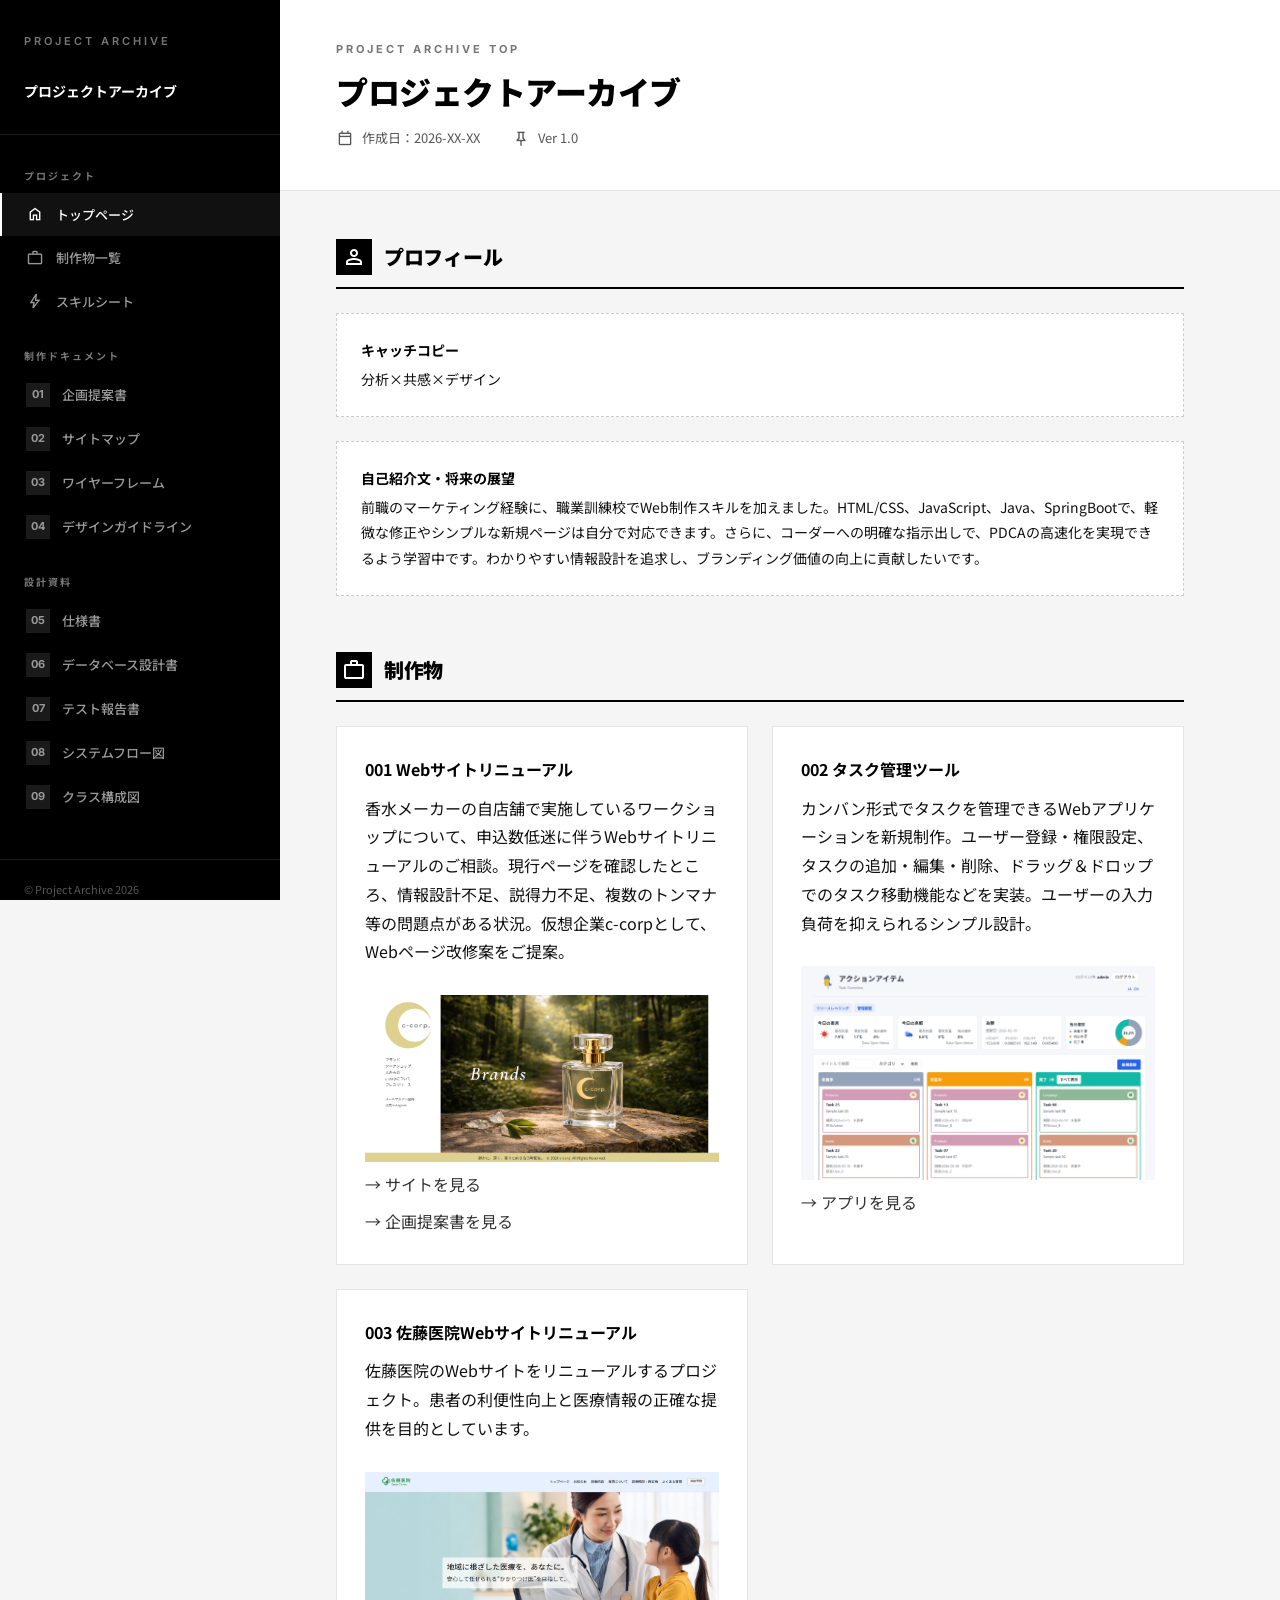
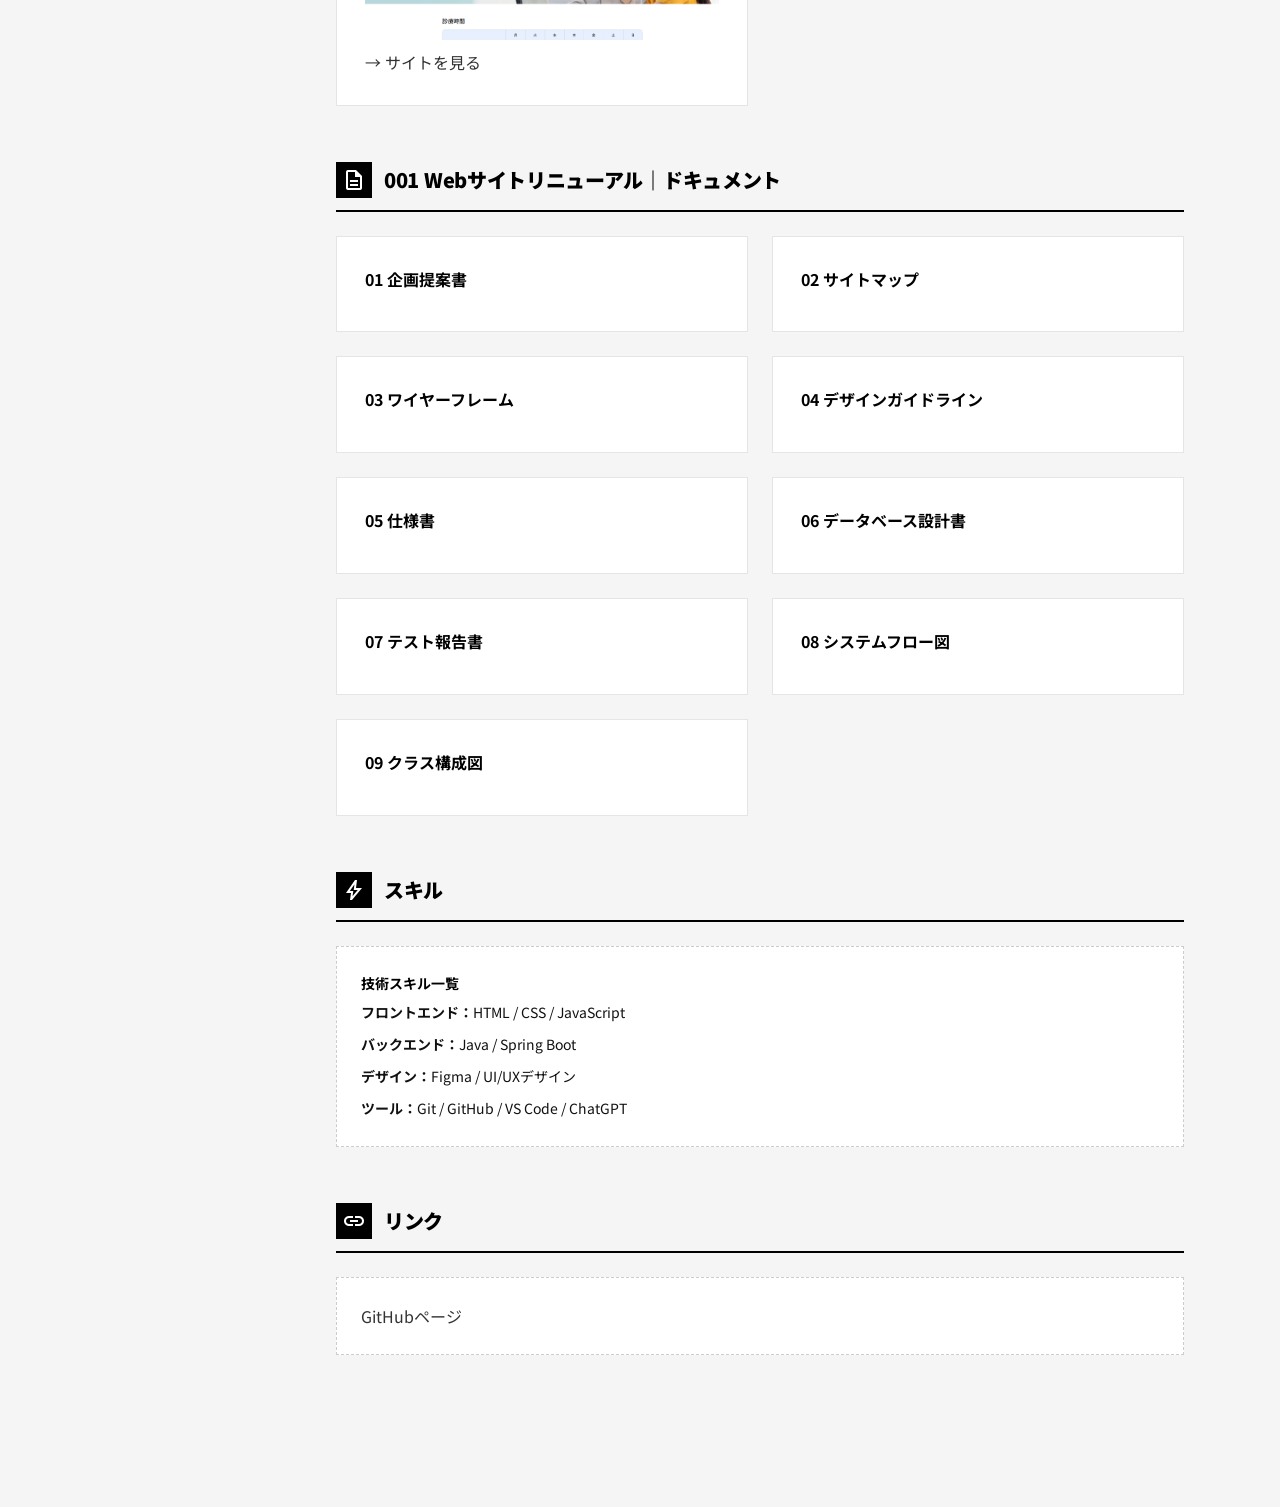
==== index.html @ 32f1a119 "佐藤医院要素追加" ====
<!DOCTYPE html>
<html lang="ja">

<head>
  <meta charset="UTF-8">
  <meta name="viewport" content="width=device-width, initial-scale=1.0">
  <title>プロジェクトアーカイブ - プロジェクトアーカイブ</title>
  <link rel="stylesheet"
    href="https://fonts.googleapis.com/css2?family=Material+Symbols+Outlined:opsz,wght,FILL,GRAD@20..48,100..700,0..1,-50..200">
  <link rel="stylesheet" href="css/style.css">
</head>

<body>
  <button class="hamburger" aria-label="メニュー">
    <span></span><span></span><span></span>
  </button>

  <div class="page-wrapper">
    <aside class="sidebar" data-nav-level="root"></aside>

    <main class="main-content">
      <header class="doc-header">
        <div class="doc-category">PROJECT ARCHIVE TOP</div>
        <h1 class="doc-title">プロジェクトアーカイブ</h1>
        <div class="doc-meta">
          <span><span class="material-symbols-outlined icon-sm">calendar_today</span> 作成日：2026-XX-XX</span>
          <span><span class="material-symbols-outlined icon-sm">push_pin</span> Ver 1.0</span>
        </div>
      </header>

      <div class="doc-body">

        <section class="section">
          <h2 class="section-title"><span class="section-icon"><span
                class="material-symbols-outlined">person</span></span> プロフィール</h2>

          <div class="fill-block">
            <div class="fill-label">キャッチコピー</div>
            <p>分析×共感×デザイン</p>
          </div>

          <div class="fill-block">
            <div class="fill-label">自己紹介文・将来の展望</div>
            <p>
              前職のマーケティング経験に、職業訓練校でWeb制作スキルを加えました。HTML/CSS、JavaScript、Java、SpringBootで、軽微な修正やシンプルな新規ページは自分で対応できます。さらに、コーダーへの明確な指示出しで、PDCAの高速化を実現できるよう学習中です。わかりやすい情報設計を追求し、ブランディング価値の向上に貢献したいです。
            </p>
          </div>
        </section>

        <section class="section">
          <h2 class="section-title"><span class="section-icon"><span
                class="material-symbols-outlined">work</span></span> 制作物</h2>

          <div class="card-grid">
            <div class="card">
              <div class="card-title">001 Webサイトリニューアル</div>
              香水メーカーの自店舗で実施しているワークショップについて、申込数低迷に伴うWebサイトリニューアルのご相談。現行ページを確認したところ、情報設計不足、説得力不足、複数のトンマナ等の問題点がある状況。仮想企業c-corpとして、Webページ改修案をご提案。
              </p>
              <br><img src="image/SS_ccorp.png" alt="Webサイトイメージ">
              <p><a href="https://202510-aw-noguchi.github.io/perfume_202603/index.html">→ サイトを見る</a></p>
              <p><a href="./docs/01-proposal.html">→ 企画提案書を見る</a></p>
            </div>
            <div class="card">
              <div class="card-title">002 タスク管理ツール</div>
              カンバン形式でタスクを管理できるWebアプリケーションを新規制作。ユーザー登録・権限設定、タスクの追加・編集・削除、ドラッグ＆ドロップでのタスク移動機能などを実装。ユーザーの入力負荷を抑えられるシンプル設計。
              </p>
              <br><img src="image/SS_pocketboard.png" alt="Webアプリイメージ">
              <p><a href="https://github.com/202510-aw-noguchi/Task-List">→ アプリを見る</a></p>
            </div>
            <div class="card">
              <div class="card-title">003 佐藤医院Webサイトリニューアル</div>
              佐藤医院のWebサイトをリニューアルするプロジェクト。患者の利便性向上と医療情報の正確な提供を目的としています。
              </p>
              <br><img src="image/SS_satoclinic.png" alt="Webサイトイメージ">
              <p><a href="https://202510-aw-noguchi.github.io/satoclinic_202603/">→ サイトを見る</a></p>
            </div>
          </div>
        </section>

        <section class="section">
          <h2 class="section-title"><span class="section-icon"><span
                class="material-symbols-outlined">description</span></span> 001 Webサイトリニューアル｜ドキュメント</h2>
          <div class="card-grid">
            <div class="card"><a href="./docs/01-proposal.html">
                <div class="card-title">01 企画提案書</div>
              </a></div>
            <div class="card"><a href="./docs/02-sitemap.html">
                <div class="card-title">02 サイトマップ</div>
              </a></div>
            <div class="card"><a href="./docs/03-wireframe.html">
                <div class="card-title">03 ワイヤーフレーム</div>
              </a></div>
            <div class="card"><a href="./docs/04-design-guide.html">
                <div class="card-title">04 デザインガイドライン</div>
              </a></div>
            <div class="card"><a href="./docs/05-specification.html">
                <div class="card-title">05 仕様書</div>
              </a></div>
            <div class="card"><a href="./docs/06-db-design.html">
                <div class="card-title">06 データベース設計書</div>
              </a></div>
            <div class="card"><a href="./docs/07-test-report.html">
                <div class="card-title">07 テスト報告書</div>
              </a></div>
            <div class="card"><a href="./docs/08-system-flow.html">
                <div class="card-title">08 システムフロー図</div>
              </a></div>
            <div class="card"><a href="./docs/09-class-diagram.html">
                <div class="card-title">09 クラス構成図</div>
              </a></div>
          </div>
        </section>

        <section class="section">
          <h2 class="section-title"><span class="section-icon"><span
                class="material-symbols-outlined">bolt</span></span> スキル</h2>
          <div class="fill-block">
            <div class="fill-label">技術スキル一覧</div>
            <p><strong>フロントエンド：</strong>HTML / CSS / JavaScript</p>
            <p><strong>バックエンド：</strong>Java / Spring Boot</p>
            <p><strong>デザイン：</strong>Figma / UI/UXデザイン</p>
            <p><strong>ツール：</strong>Git / GitHub / VS Code / ChatGPT</p>
          </div>
        </section>

        <section class="section">
          <h2 class="section-title"><span class="section-icon"><span
                class="material-symbols-outlined">link</span></span> リンク</h2>
          <div class="fill-block">
            <a href="https://github.com/202510-aw-noguchi">GitHubページ</p>
          </div>
        </section>

      </div>
    </main>
  </div>

  <script src="js/main.js"></script>
</body>

</html>
---- css/style.css ----
/* ============================================================
    プロジェクトアーカイブテンプレート 共通CSS
    Modern Simple Design - Black, White, Gray
   ============================================================ */

@import url('https://fonts.googleapis.com/css2?family=Noto+Sans+JP:wght@300;400;500;700;900&family=Inter:wght@400;500;600;700;800&display=swap');

/* --- CSS Variables --- */
:root {
  --black: #000000;
  --gray-900: #111111;
  --gray-800: #1a1a1a;
  --gray-700: #333333;
  --gray-600: #555555;
  --gray-500: #777777;
  --gray-400: #999999;
  --gray-300: #cccccc;
  --gray-200: #e5e5e5;
  --gray-100: #f5f5f5;
  --white: #ffffff;
  --text: var(--gray-900);
  --text-light: var(--gray-600);
  --text-muted: var(--gray-400);
  --bg: var(--white);
  --bg-gray: var(--gray-100);
  --border: var(--gray-200);
  --border-dark: var(--gray-300);
  --font-ja: 'Noto Sans JP', sans-serif;
  --font-en: 'Inter', sans-serif;
  --sidebar-width: 280px;
}

/* --- Reset & Base --- */
*, *::before, *::after { box-sizing: border-box; margin: 0; padding: 0; }

html { font-size: 16px; scroll-behavior: smooth; }

body {
  font-family: var(--font-ja);
  color: var(--text);
  background: var(--bg-gray);
  line-height: 1.8;
  -webkit-font-smoothing: antialiased;
}

img { max-width: 100%; height: auto; }
a { color: var(--gray-700); text-decoration: none; transition: color 0.2s; }
a:hover { color: var(--black); }
p + p { margin-top: 0.5em; }

/* --- Layout --- */
.page-wrapper {
  display: flex;
  min-height: 100vh;
}

/* --- Sidebar --- */
.sidebar {
  position: fixed;
  top: 0;
  left: 0;
  width: var(--sidebar-width);
  height: 100vh;
  background: var(--black);
  color: var(--white);
  overflow-y: auto;
  z-index: 100;
  display: flex;
  flex-direction: column;
}

.sidebar-header {
  padding: 32px 24px;
  border-bottom: 1px solid var(--gray-800);
}

.sidebar-header .logo {
  font-family: var(--font-en);
  font-size: 11px;
  font-weight: 600;
  letter-spacing: 3px;
  text-transform: uppercase;
  color: var(--gray-500);
  margin-bottom: 8px;
}

.sidebar-header .project-name {
  font-size: 14px;
  font-weight: 700;
  line-height: 1.5;
  color: var(--white);
}

.sidebar-nav {
  flex: 1;
  padding: 24px 0;
}

.sidebar-nav .nav-group {
  margin-bottom: 16px;
}

.sidebar-nav .nav-group-title {
  font-size: 10px;
  font-weight: 700;
  letter-spacing: 2px;
  text-transform: uppercase;
  color: var(--gray-500);
  padding: 8px 24px 8px;
}

.sidebar-nav a {
  display: flex;
  align-items: center;
  gap: 12px;
  padding: 10px 24px;
  color: var(--gray-400);
  font-size: 13px;
  font-weight: 500;
  transition: all 0.15s;
  border-left: 2px solid transparent;
}

.sidebar-nav a:hover {
  color: var(--white);
  background: var(--gray-900);
}

.sidebar-nav a.active {
  color: var(--white);
  background: var(--gray-900);
  border-left-color: var(--white);
}

.sidebar-nav .nav-number {
  display: inline-flex;
  align-items: center;
  justify-content: center;
  width: 24px;
  height: 24px;
  background: var(--gray-800);
  font-family: var(--font-en);
  font-size: 11px;
  font-weight: 700;
  flex-shrink: 0;
}

.sidebar-footer {
  padding: 20px 24px;
  border-top: 1px solid var(--gray-800);
  font-size: 11px;
  color: var(--gray-600);
}

/* --- Main Content --- */
.main-content {
  flex: 1;
  margin-left: var(--sidebar-width);
  min-width: 0;
}

/* --- Document Header --- */
.doc-header {
  background: var(--white);
  border-bottom: 1px solid var(--border);
  padding: 40px 56px;
}

.doc-header .doc-category {
  font-family: var(--font-en);
  font-size: 11px;
  font-weight: 700;
  letter-spacing: 3px;
  text-transform: uppercase;
  color: var(--gray-500);
  margin-bottom: 12px;
}

.doc-header .doc-title {
  font-size: 32px;
  font-weight: 900;
  line-height: 1.2;
  color: var(--black);
  margin-bottom: 16px;
  letter-spacing: -0.5px;
}

.doc-header .doc-meta {
  display: flex;
  gap: 32px;
  font-size: 13px;
  color: var(--text-light);
}

.doc-header .doc-meta span {
  display: flex;
  align-items: center;
  gap: 8px;
}

/* --- Document Body --- */
.doc-body {
  padding: 48px 56px 96px;
  max-width: 960px;
}

/* --- Section --- */
.section {
  margin-bottom: 56px;
}

.section-title {
  font-size: 20px;
  font-weight: 900;
  color: var(--black);
  margin-bottom: 24px;
  padding-bottom: 12px;
  border-bottom: 2px solid var(--black);
  display: flex;
  align-items: center;
  gap: 12px;
  letter-spacing: -0.3px;
}

.section-title .section-icon {
  display: inline-flex;
  align-items: center;
  justify-content: center;
  width: 36px;
  height: 36px;
  background: var(--black);
  color: var(--white);
  font-size: 16px;
  flex-shrink: 0;
}

.subsection {
  margin-bottom: 36px;
}

.subsection-title {
  font-size: 16px;
  font-weight: 700;
  color: var(--text);
  margin-bottom: 16px;
  padding-left: 16px;
  border-left: 3px solid var(--black);
}

/* --- Fill Block (Template Input Area) --- */
.fill-block {
  background: var(--white);
  border: 1px dashed var(--gray-300);
  padding: 24px;
  margin-bottom: 24px;
  transition: border-color 0.2s;
}

.fill-block:hover {
  border-color: var(--gray-500);
}

.fill-block.completed {
  border-style: solid;
  border-color: var(--gray-700);
  background: var(--gray-100);
}

.fill-label {
  font-size: 14px;
  font-weight: 700;
  color: var(--black);
  margin-bottom: 4px;
  display: flex;
  align-items: center;
  gap: 8px;
}

.fill-label .required {
  font-size: 10px;
  font-weight: 700;
  color: var(--white);
  background: var(--black);
  padding: 2px 8px;
}

.fill-label .optional {
  font-size: 10px;
  font-weight: 700;
  color: var(--white);
  background: var(--gray-500);
  padding: 2px 8px;
}

.fill-block p {
  font-size: 14px;
  font-weight: 400;
}

.fill-hint {
  font-size: 13px;
  color: var(--text-light);
  margin-bottom: 12px;
  line-height: 1.6;
}

.fill-content {
  background: var(--gray-100);
  border: 1px solid var(--border);
  padding: 16px 20px;
  min-height: 48px;
  font-size: 14px;
  line-height: 1.7;
  color: var(--text-muted);
}

.fill-content p {
  margin-bottom: 8px;
}

.fill-content p:last-child {
  margin-bottom: 0;
}

/* Align server-side scope list with paragraph left edge */
.app-scope-list {
  margin: 0;
  padding-left: 0;
  list-style-position: inside;
  font-size: 14px;
  font-weight: 400;
}

.app-scope-list > li {
  margin-bottom: 8px;
}

.app-scope-list > li > ul {
  margin: 4px 0 0;
  padding-left: 1.5em;
}

.ascii-diagram {
  overflow-x: auto;
}

.ascii-diagram pre {
  font-family: 'Courier New', Courier, monospace;
  white-space: pre;
  font-size: 13px;
  line-height: 1.4;
  margin: 0;
  overflow-x: auto;
}

.code-block {
  overflow-x: auto;
}

.code-block pre {
  font-family: 'Courier New', Courier, monospace;
  white-space: pre;
  font-size: 13px;
  line-height: 1.6;
  margin: 0;
  overflow-x: auto;
}

.code-block .comment {
  color: #6a9955;
}

.code-block .keyword {
  color: #569cd6;
  font-weight: bold;
}

/* --- Prompt Box (Gemini Style) --- */
.prompt-box {
  background: linear-gradient(135deg, #4285F4 0%, #9B72CB 50%, #D96570 100%);
  border: none;
  padding: 24px;
  margin-top: 16px;
  font-size: 13px;
  color: white;
}

.prompt-box .prompt-title {
  font-weight: 700;
  color: white;
  margin-bottom: 12px;
  display: flex;
  align-items: center;
  gap: 8px;
  font-size: 12px;
  letter-spacing: 1px;
  text-transform: uppercase;
}

.prompt-box .prompt-text {
  background: rgba(0, 0, 0, 0.35);
  border: none;
  padding: 18px 20px;
  font-size: 13px;
  color: white;
  line-height: 1.8;
  white-space: pre-wrap;
  margin-top: 8px;
  cursor: pointer;
  transition: background 0.2s;
}

.prompt-box .prompt-text:hover {
  background: rgba(0, 0, 0, 0.45);
}

.prompt-box .prompt-note {
  font-size: 12px;
  color: rgba(255, 255, 255, 0.8);
  margin-top: 12px;
}

/* --- Table --- */
.doc-table {
  width: 100%;
  border-collapse: collapse;
  font-size: 14px;
  margin-bottom: 24px;
  background: var(--white);
  border: 1px solid var(--border);
}

.doc-table thead th {
  background: var(--black);
  color: var(--white);
  font-weight: 700;
  padding: 14px 20px;
  text-align: left;
  font-size: 13px;
}

.doc-table tbody td {
  padding: 14px 20px;
  border-bottom: 1px solid var(--border);
  vertical-align: top;
}

.doc-table tbody tr:last-child td {
  border-bottom: none;
}

.doc-table tbody tr:hover {
  background: var(--gray-100);
}

/* template row */
.doc-table .template-row td {
  color: var(--text-muted);
  font-style: italic;
}

/* --- Status Badge --- */
.badge {
  display: inline-flex;
  align-items: center;
  padding: 4px 12px;
  font-size: 11px;
  font-weight: 700;
}

.badge-must { background: var(--black); color: var(--white); }
.badge-should { background: var(--gray-600); color: var(--white); }
.badge-could { background: var(--gray-300); color: var(--gray-700); }

/* --- Card Grid --- */
.card-grid {
  display: grid;
  grid-template-columns: repeat(auto-fill, minmax(280px, 1fr));
  gap: 24px;
  margin-bottom: 24px;
}

.card {
  background: var(--white);
  border: 1px solid var(--border);
  padding: 28px;
  transition: border-color 0.2s, transform 0.2s;
}

.card:hover {
  border-color: var(--gray-500);
  transform: translateY(-2px);
}

.card-title {
  font-size: 16px;
  font-weight: 700;
  color: var(--black);
  margin-bottom: 10px;
}

.card-text {
  font-size: 13px;
  color: var(--text-light);
  line-height: 1.7;
}

/* --- Info Box --- */
.info-box {
  padding: 20px 24px;
  margin-bottom: 24px;
  font-size: 14px;
  border-left: 3px solid var(--black);
  background: var(--gray-100);
}

.info-box.info { border-left-color: var(--gray-700); }
.info-box.success { border-left-color: var(--gray-500); background: var(--gray-100); }
.info-box.warning { border-left-color: var(--gray-400); background: var(--gray-100); }
.info-box.danger { border-left-color: var(--black); background: var(--gray-100); }

.info-box strong {
  display: block;
  margin-bottom: 6px;
}

/* --- External Link Box (fill-block style) --- */
.external-link-box {
  background: var(--white);
  border: 1px dashed var(--gray-300);
  padding: 24px;
  margin-bottom: 24px;
  transition: border-color 0.2s;
}

.external-link-box:hover {
  border-color: var(--gray-500);
}

.external-link-box .external-link-box-title {
  font-size: 14px;
  font-weight: 700;
  color: var(--black);
  margin-bottom: 4px;
  display: flex;
  align-items: center;
  gap: 8px;
}

.external-link-box .external-link-box-title .material-symbols-outlined {
  font-size: 18px;
  color: var(--gray-500);
}

.external-link-box .external-link-box-desc {
  font-size: 13px;
  color: var(--text-light);
  margin-bottom: 12px;
  line-height: 1.6;
}

.external-link-box .external-link-input {
  display: inline-flex;
  align-items: stretch;
}

.external-link-box .external-link-input input {
  font-size: 13px;
  color: var(--text-muted);
  font-family: var(--font-en);
  background: var(--gray-100);
  border: 1px solid var(--border);
  padding: 0 14px;
  height: 40px;
  min-width: 280px;
  outline: none;
}

.external-link-box .external-link-input input:focus {
  border-color: var(--gray-400);
}

.external-link-box .link-btn {
  display: inline-flex;
  align-items: center;
  gap: 6px;
  background: var(--black);
  color: var(--white);
  padding: 0 16px;
  height: 40px;
  font-size: 13px;
  font-weight: 600;
  text-decoration: none;
  transition: background 0.2s;
  white-space: nowrap;
  margin-left: -1px;
}

.external-link-box .link-btn:hover {
  background: var(--gray-700);
  color: var(--white);
}

.external-link-box .link-btn .material-symbols-outlined {
  font-size: 16px;
}

/* --- Flow Chart --- */
.flow-chart {
  display: flex;
  align-items: center;
  gap: 12px;
  flex-wrap: wrap;
  margin-bottom: 24px;
}

.flow-step {
  background: var(--black);
  color: var(--white);
  padding: 10px 24px;
  font-size: 13px;
  font-weight: 700;
  white-space: nowrap;
}

.flow-arrow {
  color: var(--gray-400);
  font-size: 18px;
}

/* --- Works Flow Links --- */
.flow-links {
  list-style: none;
  margin: 10px 0 0;
  padding: 0;
  display: grid;
  grid-template-columns: repeat(auto-fit, minmax(220px, 1fr));
  gap: 8px;
}

.flow-links li {
  margin: 0;
}

.flow-links a {
  display: flex;
  align-items: center;
  gap: 10px;
  padding: 9px 11px;
  border: 1px solid var(--gray-200);
  background: var(--white);
  color: var(--text);
  font-size: 13px;
  font-weight: 500;
  line-height: 1.4;
  transition: border-color 0.2s, color 0.2s;
}

.flow-links a:hover {
  border-color: var(--gray-500);
  color: var(--black);
}

.flow-links-num {
  display: inline-flex;
  align-items: center;
  justify-content: center;
  width: 26px;
  height: 26px;
  border: 1px solid var(--gray-300);
  background: transparent;
  color: var(--text-muted);
  font-family: var(--font-en);
  font-size: 11px;
  font-weight: 600;
  letter-spacing: 0.06em;
  flex-shrink: 0;
}

/* --- Progress --- */
.progress-bar {
  display: flex;
  gap: 4px;
  margin-bottom: 28px;
}

.progress-step {
  flex: 1;
  height: 4px;
  background: var(--gray-200);
}

.progress-step.done {
  background: var(--black);
}

.progress-step.current {
  background: var(--gray-500);
}

/* --- TOC (Table of Contents) --- */
.toc {
  background: var(--white);
  border: 1px solid var(--border);
  padding: 28px;
  margin-bottom: 36px;
}

.toc-title {
  font-size: 14px;
  font-weight: 700;
  color: var(--black);
  margin-bottom: 16px;
}

.toc-list {
  list-style: none;
  counter-reset: toc-counter;
}

.toc-list li {
  counter-increment: toc-counter;
}

.toc-list li a {
  display: flex;
  align-items: center;
  gap: 12px;
  padding: 8px 0;
  color: var(--text);
  font-size: 14px;
  border-bottom: 1px solid var(--gray-100);
  transition: color 0.2s;
}

.toc-list li a:hover {
  color: var(--black);
}

.toc-list li a::before {
  content: counter(toc-counter, decimal-leading-zero);
  font-family: var(--font-en);
  font-size: 12px;
  font-weight: 700;
  color: var(--gray-500);
  width: 28px;
  flex-shrink: 0;
}

/* --- Hamburger (mobile) --- */
.hamburger {
  display: none;
  position: fixed;
  top: 16px;
  left: 16px;
  z-index: 200;
  width: 48px;
  height: 48px;
  background: var(--black);
  border: none;
  cursor: pointer;
  flex-direction: column;
  align-items: center;
  justify-content: center;
  gap: 6px;
}

.hamburger span {
  display: block;
  width: 20px;
  height: 2px;
  background: var(--white);
  transition: all 0.3s;
}

/* --- Icon --- */
.icon-sm {
  font-size: 18px;
}

/* --- Responsive --- */
@media (max-width: 1024px) {
  :root {
    --sidebar-width: 260px;
  }
  .doc-header, .doc-body {
    padding-left: 36px;
    padding-right: 36px;
  }
}

@media (max-width: 768px) {
  .hamburger {
    display: flex;
  }

  .sidebar {
    transform: translateX(-100%);
    transition: transform 0.3s;
  }

  .sidebar.open {
    transform: translateX(0);
  }

  .main-content {
    margin-left: 0;
  }

  .doc-header {
    padding: 28px 24px;
    padding-top: 80px;
  }

  .doc-header .doc-title {
    font-size: 24px;
  }

  .doc-body {
    padding: 28px 24px 72px;
  }

  .doc-header .doc-meta {
    flex-direction: column;
    gap: 6px;
  }

  .card-grid {
    grid-template-columns: 1fr;
  }

  .flow-chart {
    flex-direction: column;
    align-items: flex-start;
  }

  .flow-arrow {
    transform: rotate(90deg);
  }
}

/* --- Print --- */
@media print {
  .sidebar, .hamburger { display: none !important; }
  .main-content { margin-left: 0 !important; }
  .prompt-box { break-inside: avoid; }
  .fill-block { break-inside: avoid; border-style: solid; }
  .doc-header { border-bottom: 2px solid #000; }
}
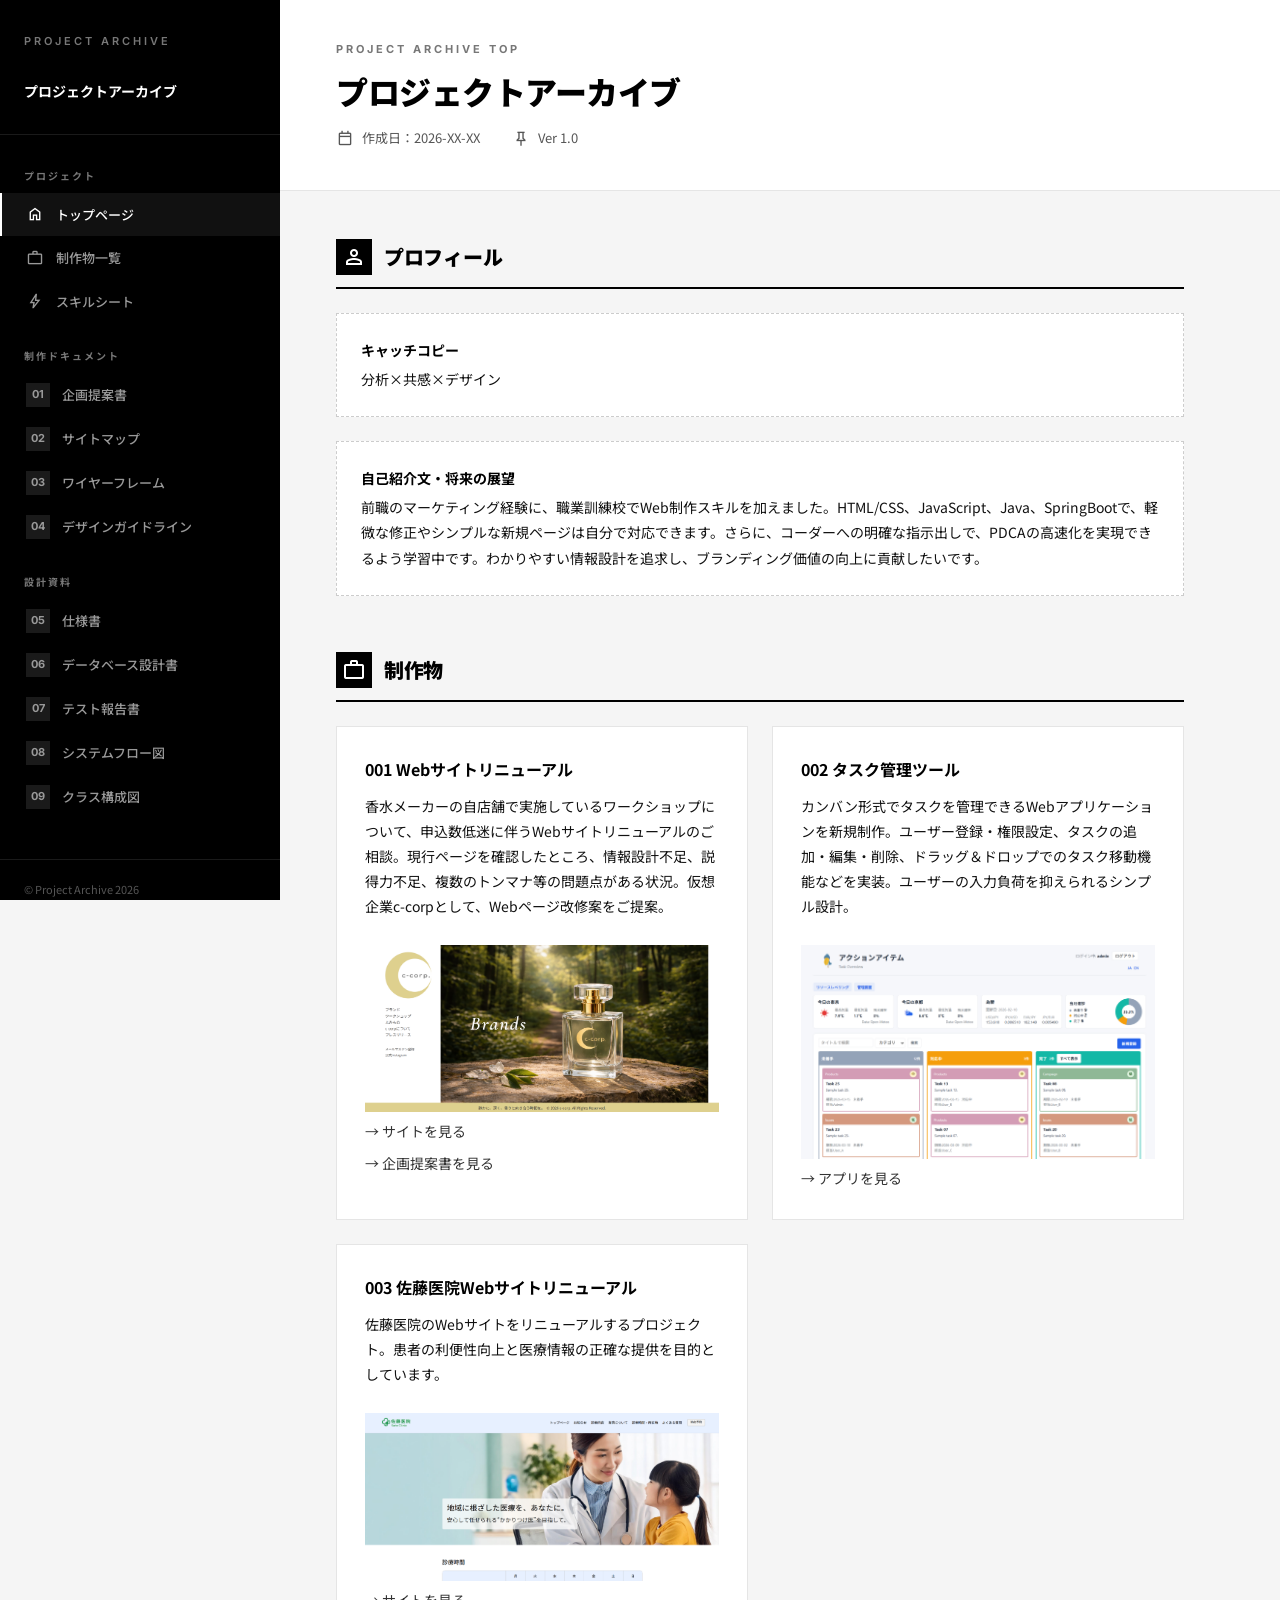
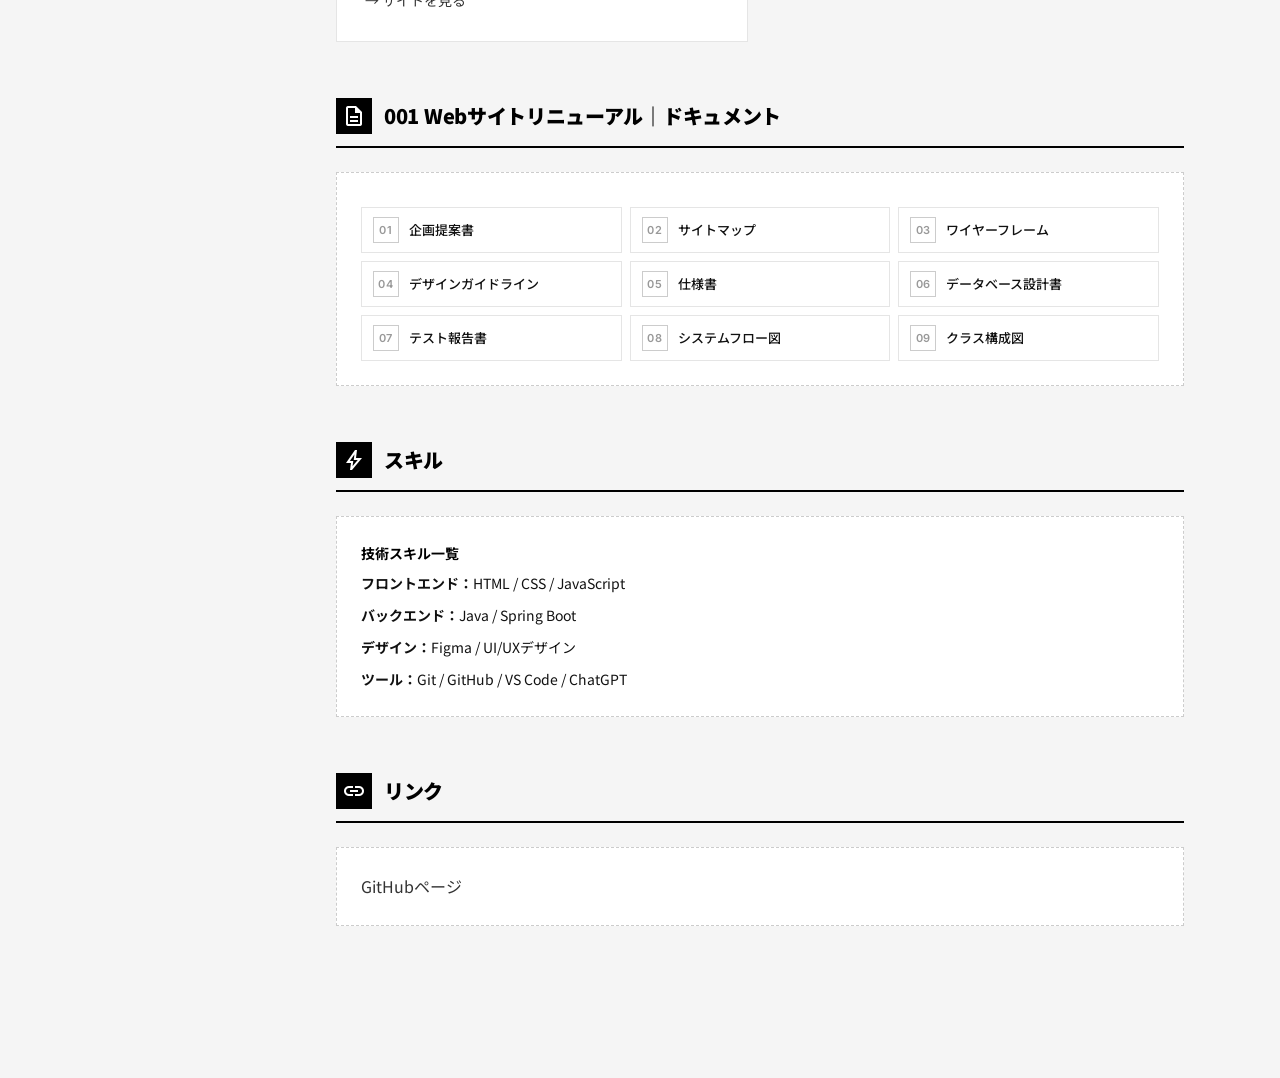
==== commit 23066266: "レイアウト調整" ====
--- a/index.html
+++ b/index.html
@@ -80,34 +80,18 @@
         <section class="section">
           <h2 class="section-title"><span class="section-icon"><span
                 class="material-symbols-outlined">description</span></span> 001 Webサイトリニューアル｜ドキュメント</h2>
-          <div class="card-grid">
-            <div class="card"><a href="./docs/01-proposal.html">
-                <div class="card-title">01 企画提案書</div>
-              </a></div>
-            <div class="card"><a href="./docs/02-sitemap.html">
-                <div class="card-title">02 サイトマップ</div>
-              </a></div>
-            <div class="card"><a href="./docs/03-wireframe.html">
-                <div class="card-title">03 ワイヤーフレーム</div>
-              </a></div>
-            <div class="card"><a href="./docs/04-design-guide.html">
-                <div class="card-title">04 デザインガイドライン</div>
-              </a></div>
-            <div class="card"><a href="./docs/05-specification.html">
-                <div class="card-title">05 仕様書</div>
-              </a></div>
-            <div class="card"><a href="./docs/06-db-design.html">
-                <div class="card-title">06 データベース設計書</div>
-              </a></div>
-            <div class="card"><a href="./docs/07-test-report.html">
-                <div class="card-title">07 テスト報告書</div>
-              </a></div>
-            <div class="card"><a href="./docs/08-system-flow.html">
-                <div class="card-title">08 システムフロー図</div>
-              </a></div>
-            <div class="card"><a href="./docs/09-class-diagram.html">
-                <div class="card-title">09 クラス構成図</div>
-              </a></div>
+          <div class="fill-block">
+            <ul class="flow-links">
+              <li><a href="./docs/01-proposal.html"><span class="flow-links-num">01</span><span>企画提案書</span></a></li>
+              <li><a href="./docs/02-sitemap.html"><span class="flow-links-num">02</span><span>サイトマップ</span></a></li>
+              <li><a href="./docs/03-wireframe.html"><span class="flow-links-num">03</span><span>ワイヤーフレーム</span></a></li>
+              <li><a href="./docs/04-design-guide.html"><span class="flow-links-num">04</span><span>デザインガイドライン</span></a></li>
+              <li><a href="./docs/05-specification.html"><span class="flow-links-num">05</span><span>仕様書</span></a></li>
+              <li><a href="./docs/06-db-design.html"><span class="flow-links-num">06</span><span>データベース設計書</span></a></li>
+              <li><a href="./docs/07-test-report.html"><span class="flow-links-num">07</span><span>テスト報告書</span></a></li>
+              <li><a href="./docs/08-system-flow.html"><span class="flow-links-num">08</span><span>システムフロー図</span></a></li>
+              <li><a href="./docs/09-class-diagram.html"><span class="flow-links-num">09</span><span>クラス構成図</span></a></li>
+            </ul>
           </div>
         </section>
 
@@ -138,4 +122,4 @@
   <script src="js/main.js"></script>
 </body>
 
-</html>+</html>
--- a/css/style.css
+++ b/css/style.css
@@ -484,6 +484,7 @@
   background: var(--white);
   border: 1px solid var(--border);
   padding: 28px;
+  font-size: 14px;
   transition: border-color 0.2s, transform 0.2s;
 }
 
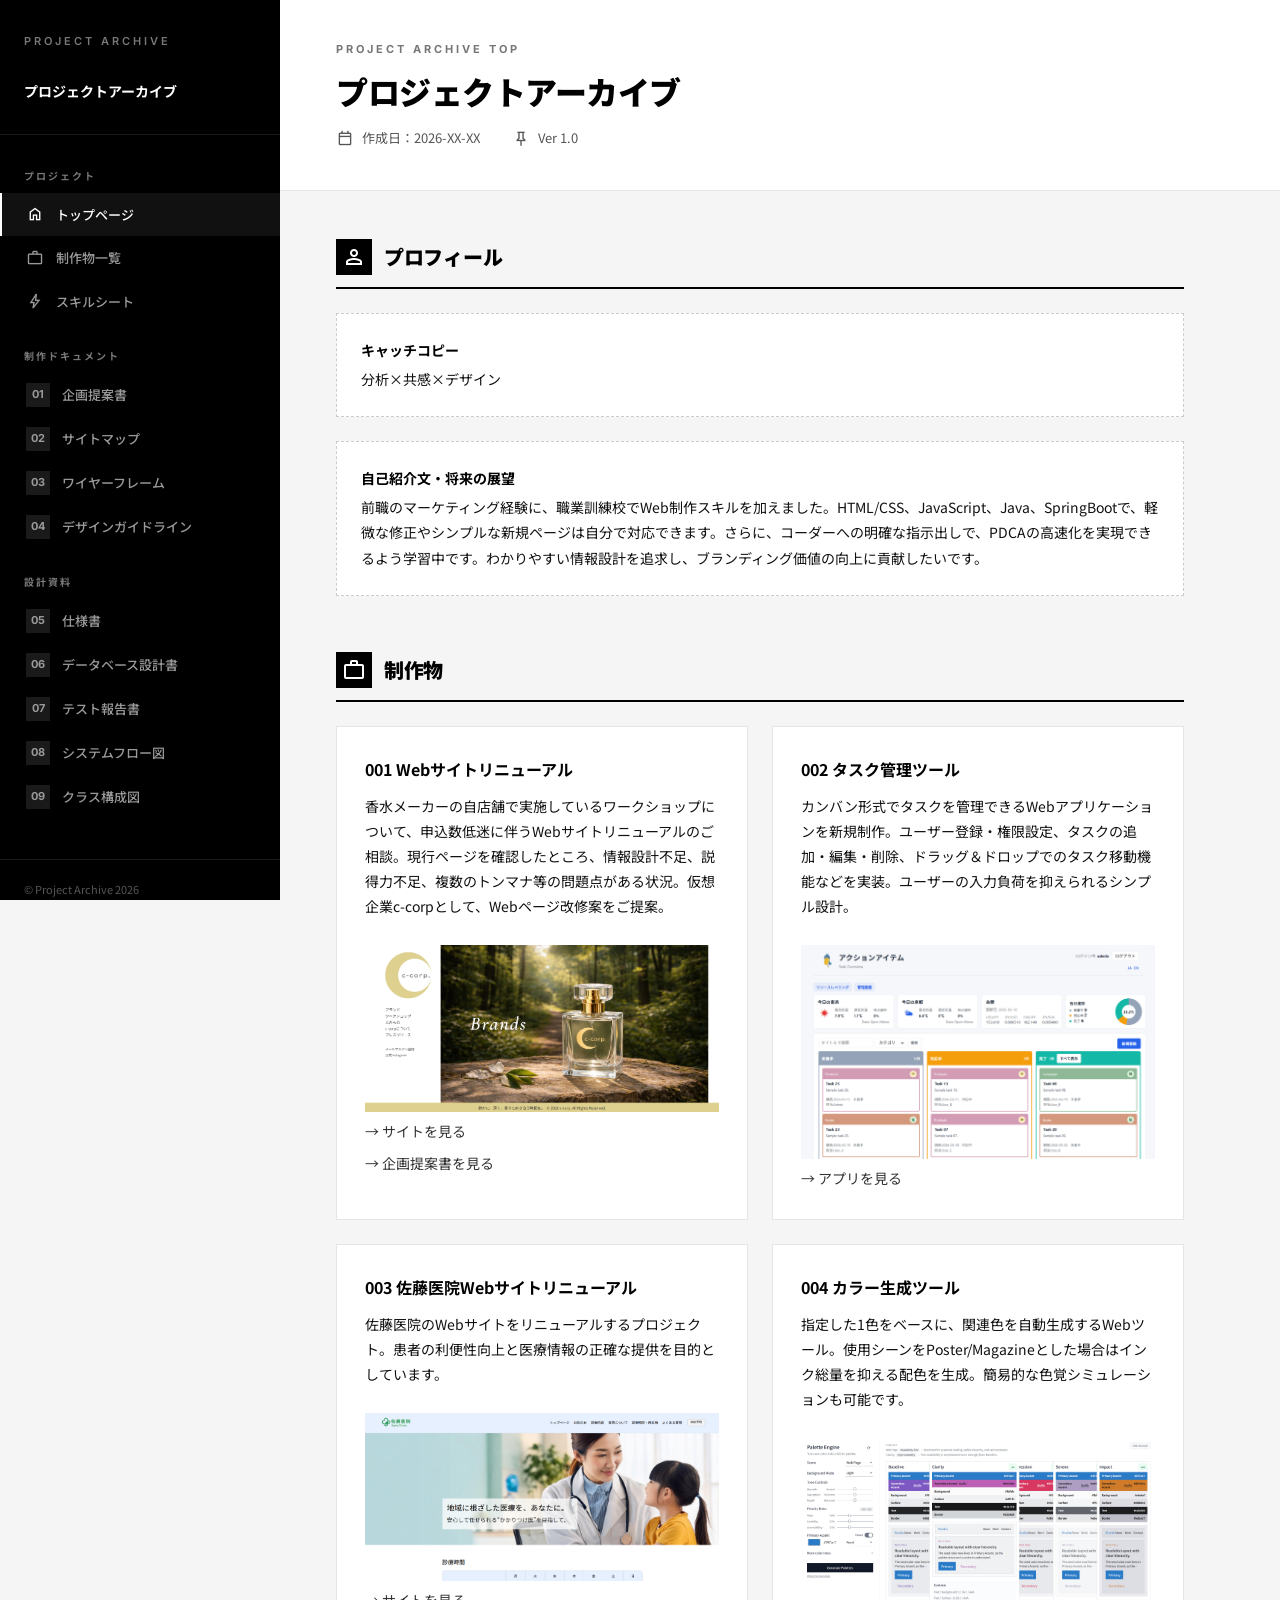
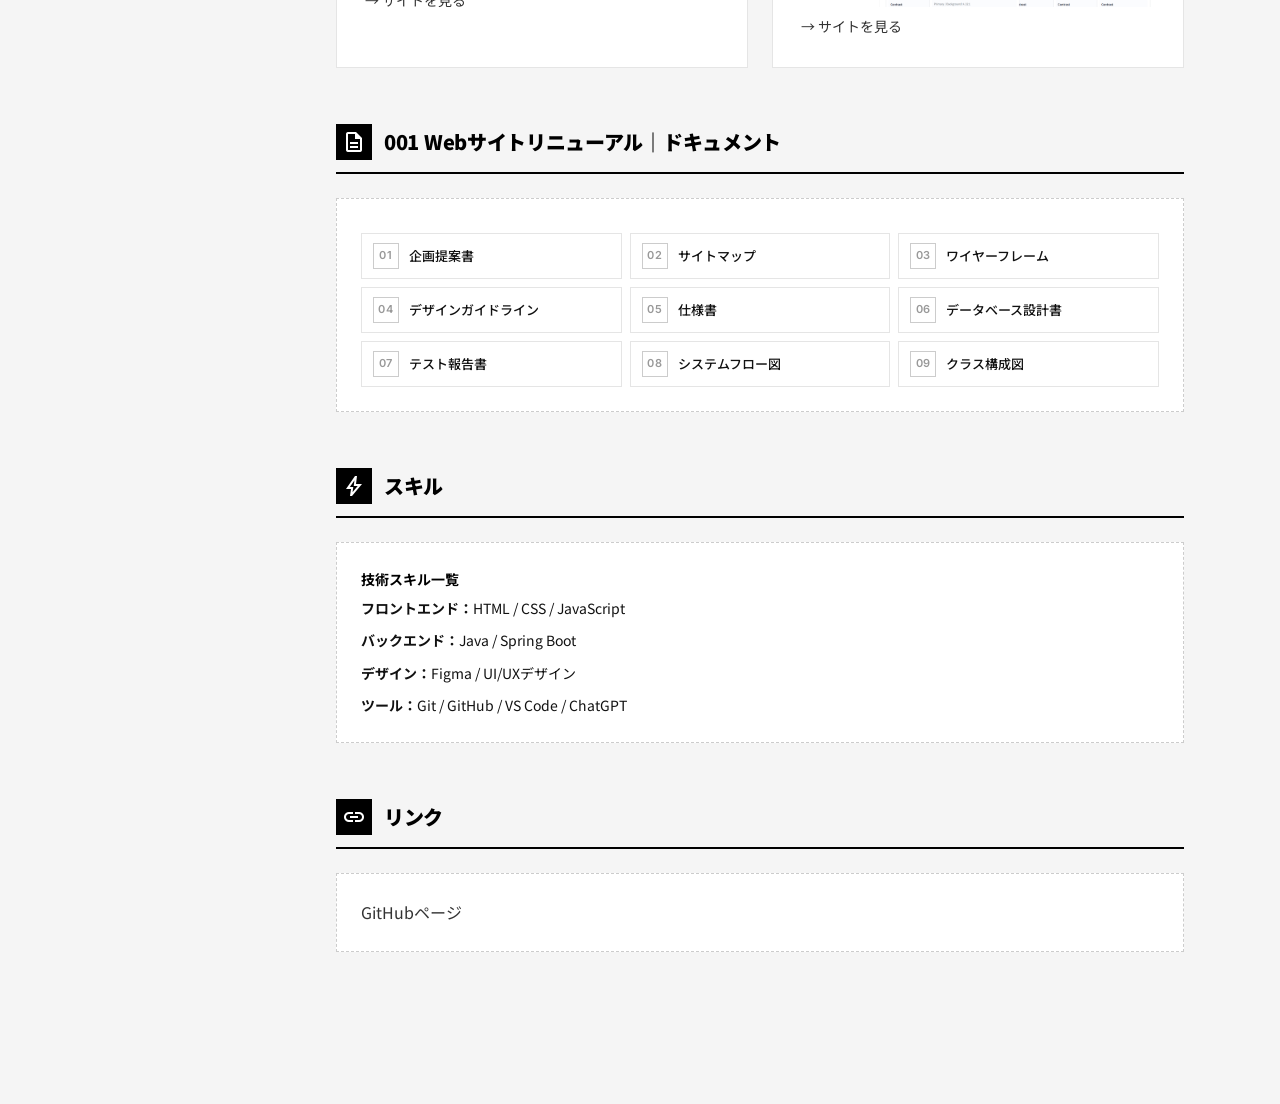
==== commit 5ae0fa0f: "color app追加" ====
--- a/index.html
+++ b/index.html
@@ -1,4 +1,4 @@
-<!DOCTYPE html>
+﻿<!DOCTYPE html>
 <html lang="ja">
 
 <head>
@@ -65,7 +65,7 @@
               カンバン形式でタスクを管理できるWebアプリケーションを新規制作。ユーザー登録・権限設定、タスクの追加・編集・削除、ドラッグ＆ドロップでのタスク移動機能などを実装。ユーザーの入力負荷を抑えられるシンプル設計。
               </p>
               <br><img src="image/SS_pocketboard.png" alt="Webアプリイメージ">
-              <p><a href="https://github.com/202510-aw-noguchi/Task-List">→ アプリを見る</a></p>
+              <p><a href="https://pocketboard-202603.onrender.com">→ アプリを見る</a></p>
             </div>
             <div class="card">
               <div class="card-title">003 佐藤医院Webサイトリニューアル</div>
@@ -73,6 +73,13 @@
               </p>
               <br><img src="image/SS_satoclinic.png" alt="Webサイトイメージ">
               <p><a href="https://202510-aw-noguchi.github.io/satoclinic_202603/">→ サイトを見る</a></p>
+            </div>
+            <div class="card">
+              <div class="card-title">004 カラー生成ツール</div>
+              指定した1色をベースに、関連色を自動生成するWebツール。使用シーンをPoster/Magazineとした場合はインク総量を抑える配色を生成。簡易的な色覚シミュレーションも可能です。
+              </p>
+              <br><img src="image/SS_color.png" alt="Webサイトイメージ">
+              <p><a href="https://color-202603.onrender.com/">→ サイトを見る</a></p>
             </div>
           </div>
         </section>
@@ -84,13 +91,19 @@
             <ul class="flow-links">
               <li><a href="./docs/01-proposal.html"><span class="flow-links-num">01</span><span>企画提案書</span></a></li>
               <li><a href="./docs/02-sitemap.html"><span class="flow-links-num">02</span><span>サイトマップ</span></a></li>
-              <li><a href="./docs/03-wireframe.html"><span class="flow-links-num">03</span><span>ワイヤーフレーム</span></a></li>
-              <li><a href="./docs/04-design-guide.html"><span class="flow-links-num">04</span><span>デザインガイドライン</span></a></li>
+              <li><a href="./docs/03-wireframe.html"><span class="flow-links-num">03</span><span>ワイヤーフレーム</span></a>
+              </li>
+              <li><a href="./docs/04-design-guide.html"><span
+                    class="flow-links-num">04</span><span>デザインガイドライン</span></a></li>
               <li><a href="./docs/05-specification.html"><span class="flow-links-num">05</span><span>仕様書</span></a></li>
-              <li><a href="./docs/06-db-design.html"><span class="flow-links-num">06</span><span>データベース設計書</span></a></li>
-              <li><a href="./docs/07-test-report.html"><span class="flow-links-num">07</span><span>テスト報告書</span></a></li>
-              <li><a href="./docs/08-system-flow.html"><span class="flow-links-num">08</span><span>システムフロー図</span></a></li>
-              <li><a href="./docs/09-class-diagram.html"><span class="flow-links-num">09</span><span>クラス構成図</span></a></li>
+              <li><a href="./docs/06-db-design.html"><span class="flow-links-num">06</span><span>データベース設計書</span></a>
+              </li>
+              <li><a href="./docs/07-test-report.html"><span class="flow-links-num">07</span><span>テスト報告書</span></a>
+              </li>
+              <li><a href="./docs/08-system-flow.html"><span class="flow-links-num">08</span><span>システムフロー図</span></a>
+              </li>
+              <li><a href="./docs/09-class-diagram.html"><span class="flow-links-num">09</span><span>クラス構成図</span></a>
+              </li>
             </ul>
           </div>
         </section>
@@ -122,4 +135,4 @@
   <script src="js/main.js"></script>
 </body>
 
-</html>
+</html>
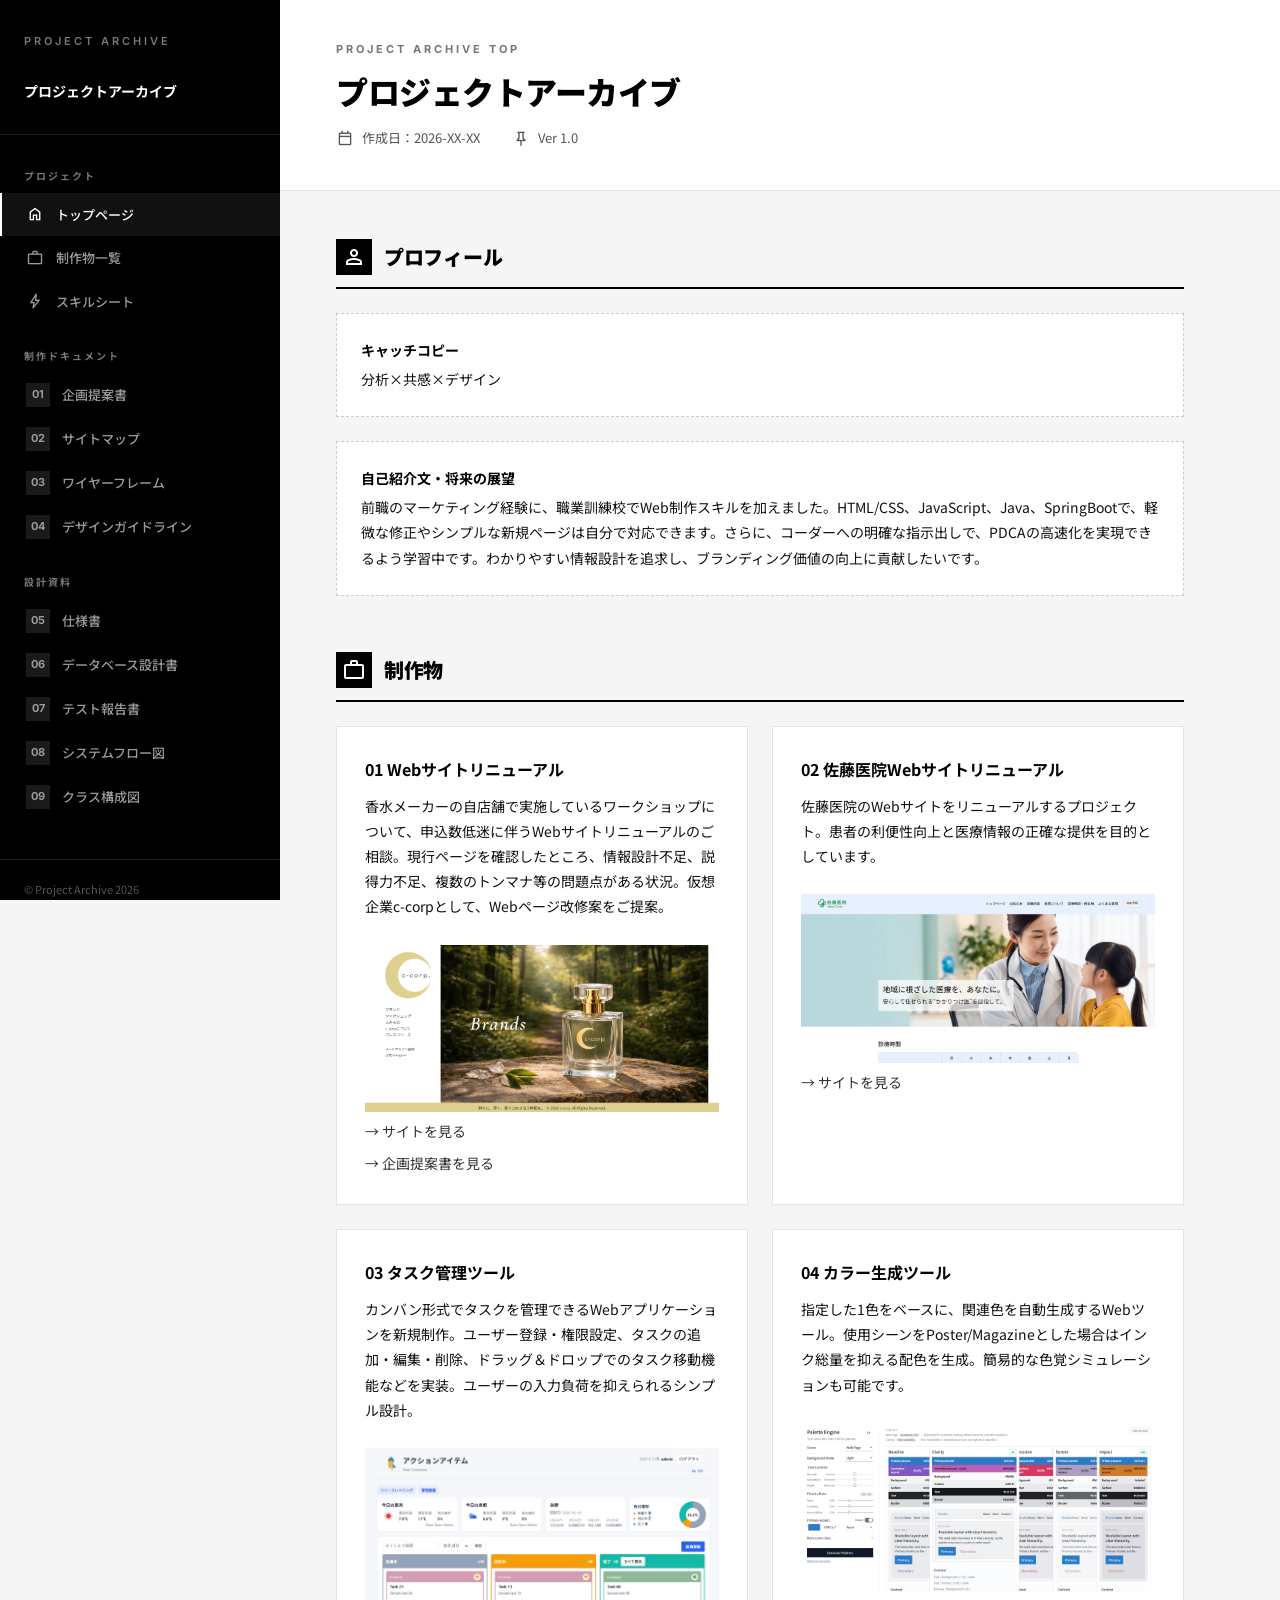
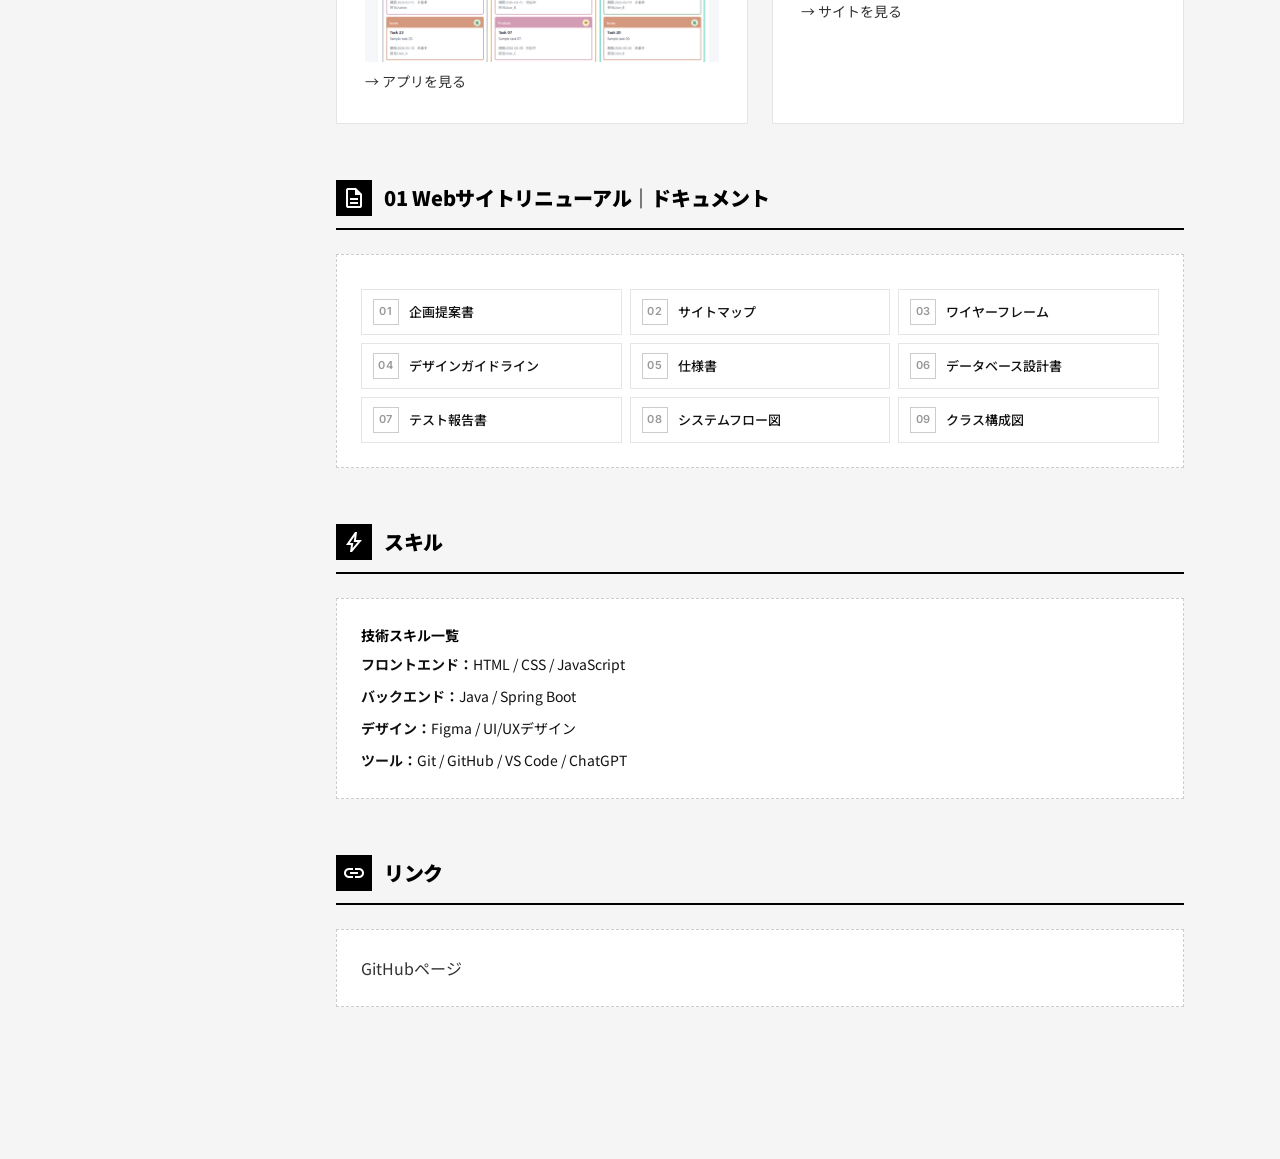
==== commit cbf412d9: "表現調整" ====
--- a/index.html
+++ b/index.html
@@ -53,7 +53,7 @@
 
           <div class="card-grid">
             <div class="card">
-              <div class="card-title">001 Webサイトリニューアル</div>
+              <div class="card-title">01 Webサイトリニューアル</div>
               香水メーカーの自店舗で実施しているワークショップについて、申込数低迷に伴うWebサイトリニューアルのご相談。現行ページを確認したところ、情報設計不足、説得力不足、複数のトンマナ等の問題点がある状況。仮想企業c-corpとして、Webページ改修案をご提案。
               </p>
               <br><img src="image/SS_ccorp.png" alt="Webサイトイメージ">
@@ -61,21 +61,21 @@
               <p><a href="./docs/01-proposal.html">→ 企画提案書を見る</a></p>
             </div>
             <div class="card">
-              <div class="card-title">002 タスク管理ツール</div>
+              <div class="card-title">02 佐藤医院Webサイトリニューアル</div>
+              佐藤医院のWebサイトをリニューアルするプロジェクト。患者の利便性向上と医療情報の正確な提供を目的としています。
+              </p>
+              <br><img src="image/SS_satoclinic.png" alt="Webサイトイメージ">
+              <p><a href="https://202510-aw-noguchi.github.io/satoclinic_202603/">→ サイトを見る</a></p>
+            </div>
+            <div class="card">
+              <div class="card-title">03 タスク管理ツール</div>
               カンバン形式でタスクを管理できるWebアプリケーションを新規制作。ユーザー登録・権限設定、タスクの追加・編集・削除、ドラッグ＆ドロップでのタスク移動機能などを実装。ユーザーの入力負荷を抑えられるシンプル設計。
               </p>
               <br><img src="image/SS_pocketboard.png" alt="Webアプリイメージ">
               <p><a href="https://pocketboard-202603.onrender.com">→ アプリを見る</a></p>
             </div>
             <div class="card">
-              <div class="card-title">003 佐藤医院Webサイトリニューアル</div>
-              佐藤医院のWebサイトをリニューアルするプロジェクト。患者の利便性向上と医療情報の正確な提供を目的としています。
-              </p>
-              <br><img src="image/SS_satoclinic.png" alt="Webサイトイメージ">
-              <p><a href="https://202510-aw-noguchi.github.io/satoclinic_202603/">→ サイトを見る</a></p>
-            </div>
-            <div class="card">
-              <div class="card-title">004 カラー生成ツール</div>
+              <div class="card-title">04 カラー生成ツール</div>
               指定した1色をベースに、関連色を自動生成するWebツール。使用シーンをPoster/Magazineとした場合はインク総量を抑える配色を生成。簡易的な色覚シミュレーションも可能です。
               </p>
               <br><img src="image/SS_color.png" alt="Webサイトイメージ">
@@ -86,7 +86,7 @@
 
         <section class="section">
           <h2 class="section-title"><span class="section-icon"><span
-                class="material-symbols-outlined">description</span></span> 001 Webサイトリニューアル｜ドキュメント</h2>
+                class="material-symbols-outlined">description</span></span> 01 Webサイトリニューアル｜ドキュメント</h2>
           <div class="fill-block">
             <ul class="flow-links">
               <li><a href="./docs/01-proposal.html"><span class="flow-links-num">01</span><span>企画提案書</span></a></li>
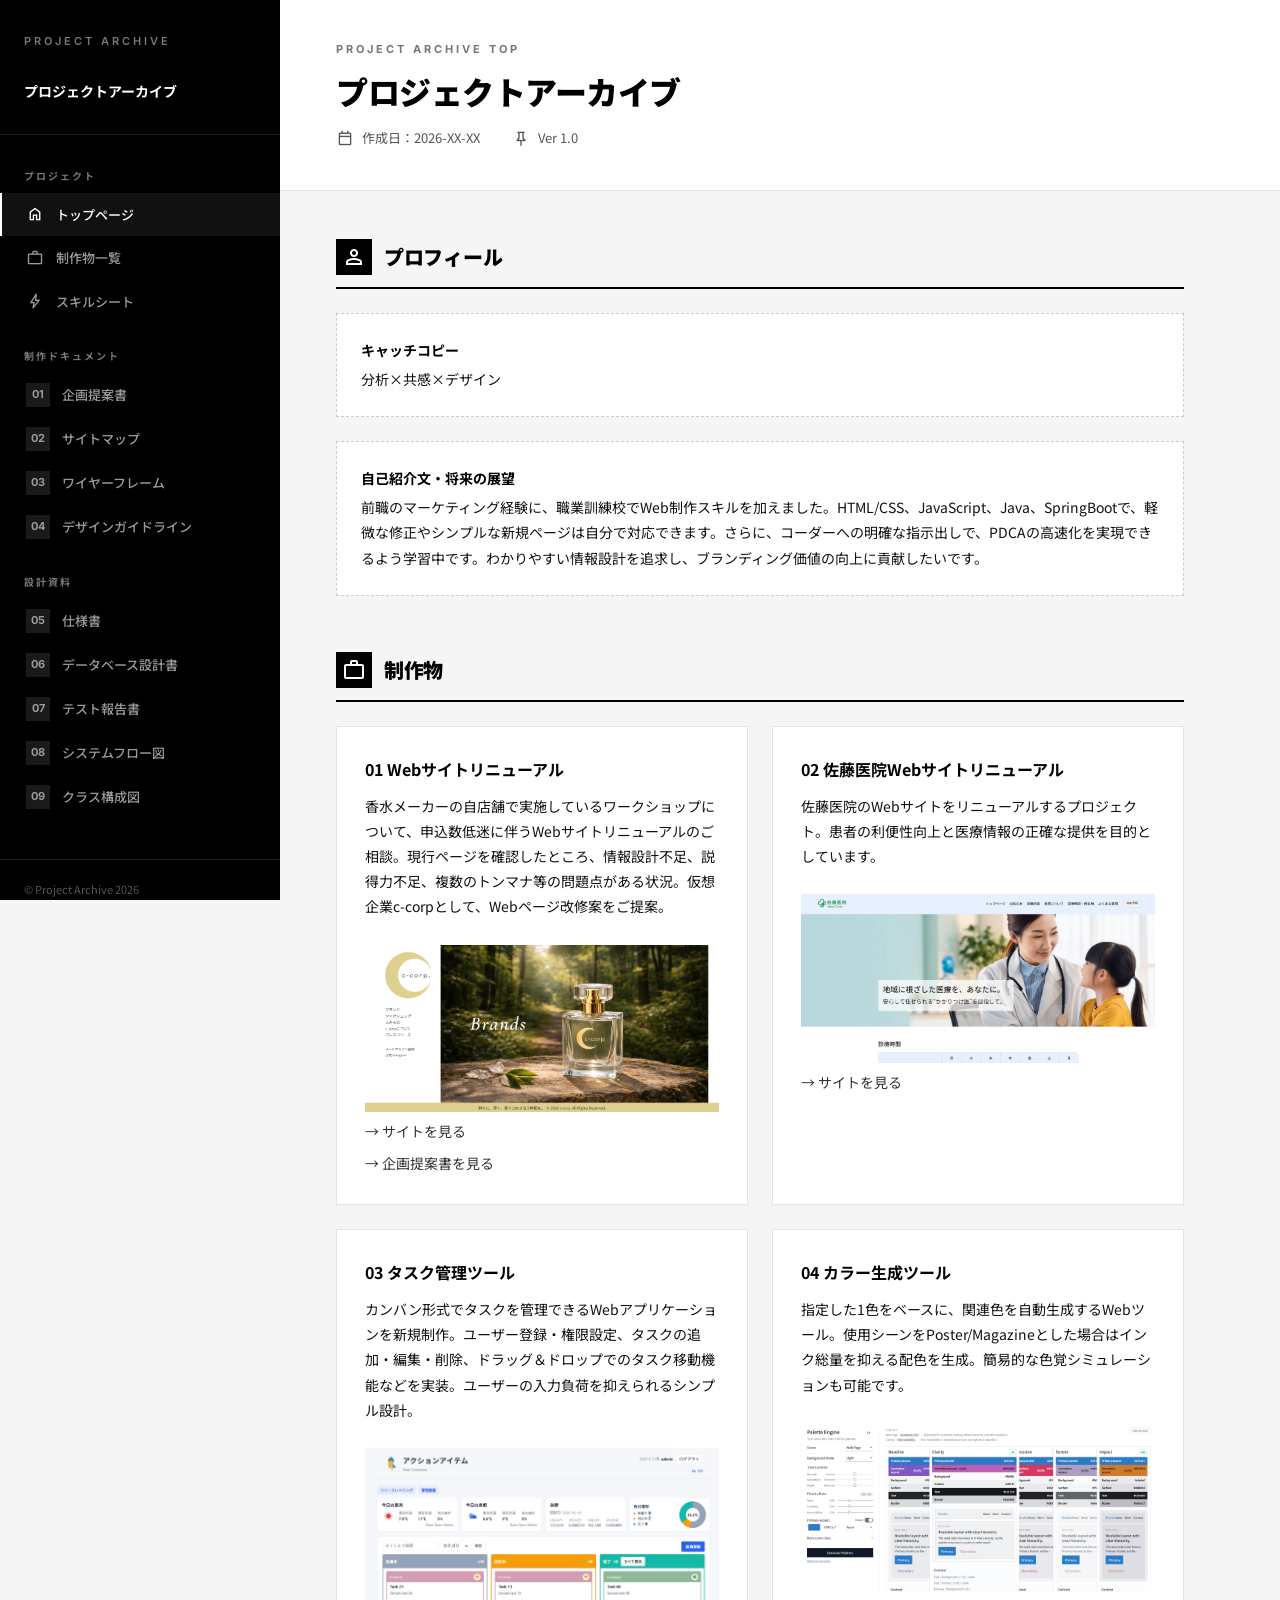
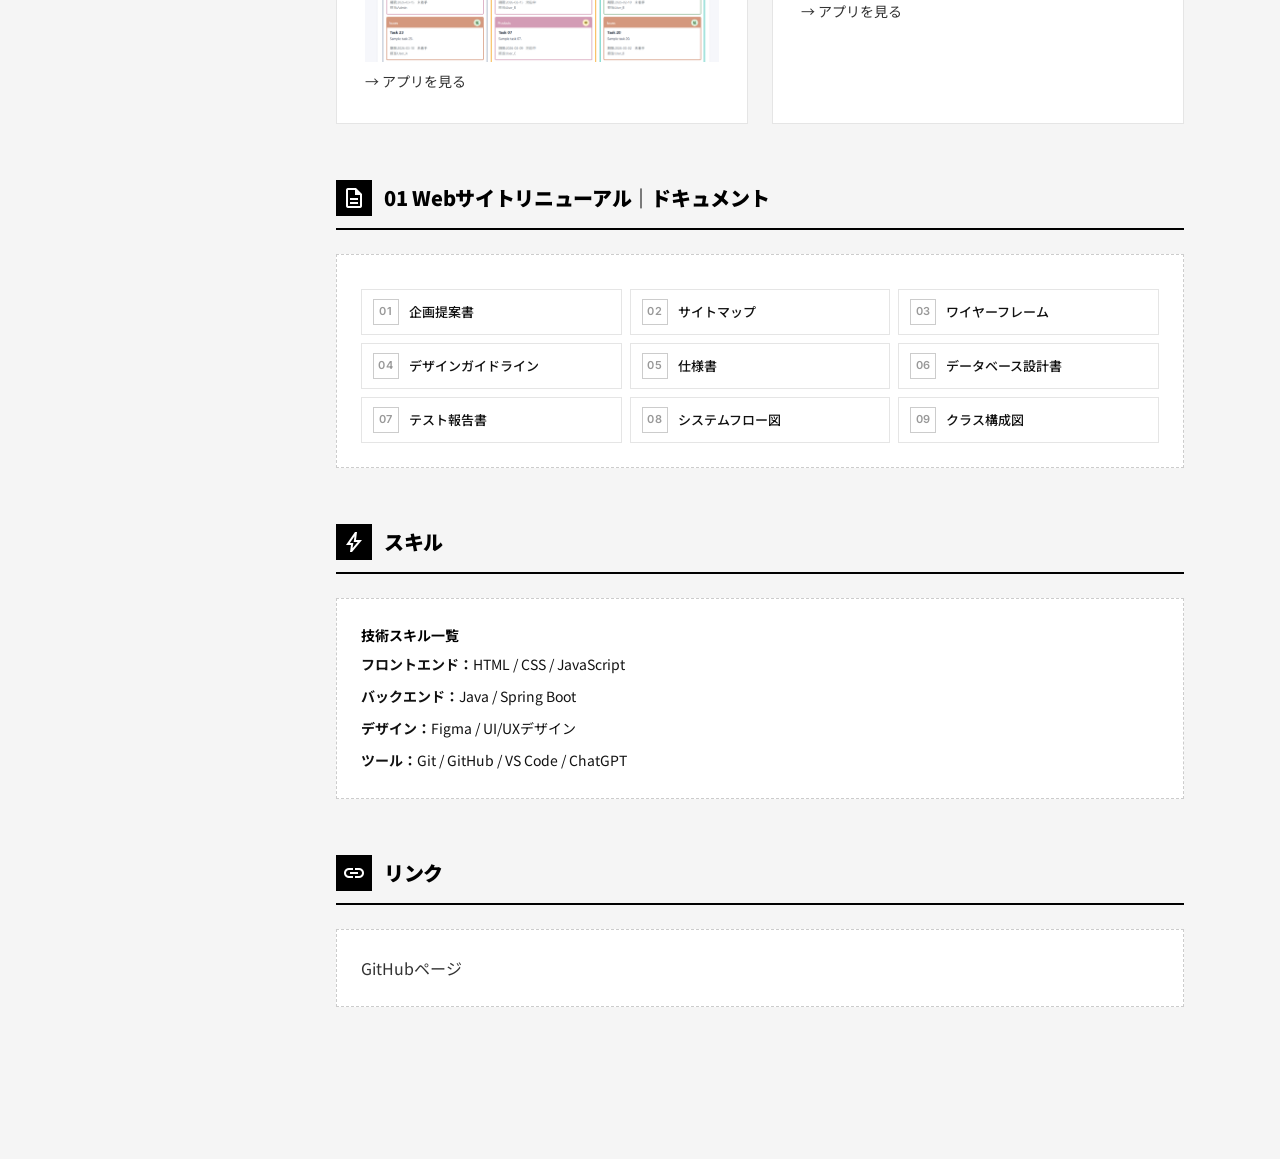
==== commit 040dc87f: "表現調整" ====
--- a/index.html
+++ b/index.html
@@ -79,7 +79,7 @@
               指定した1色をベースに、関連色を自動生成するWebツール。使用シーンをPoster/Magazineとした場合はインク総量を抑える配色を生成。簡易的な色覚シミュレーションも可能です。
               </p>
               <br><img src="image/SS_color.png" alt="Webサイトイメージ">
-              <p><a href="https://color-202603.onrender.com/">→ サイトを見る</a></p>
+              <p><a href="https://color-202603.onrender.com/">→ アプリを見る</a></p>
             </div>
           </div>
         </section>
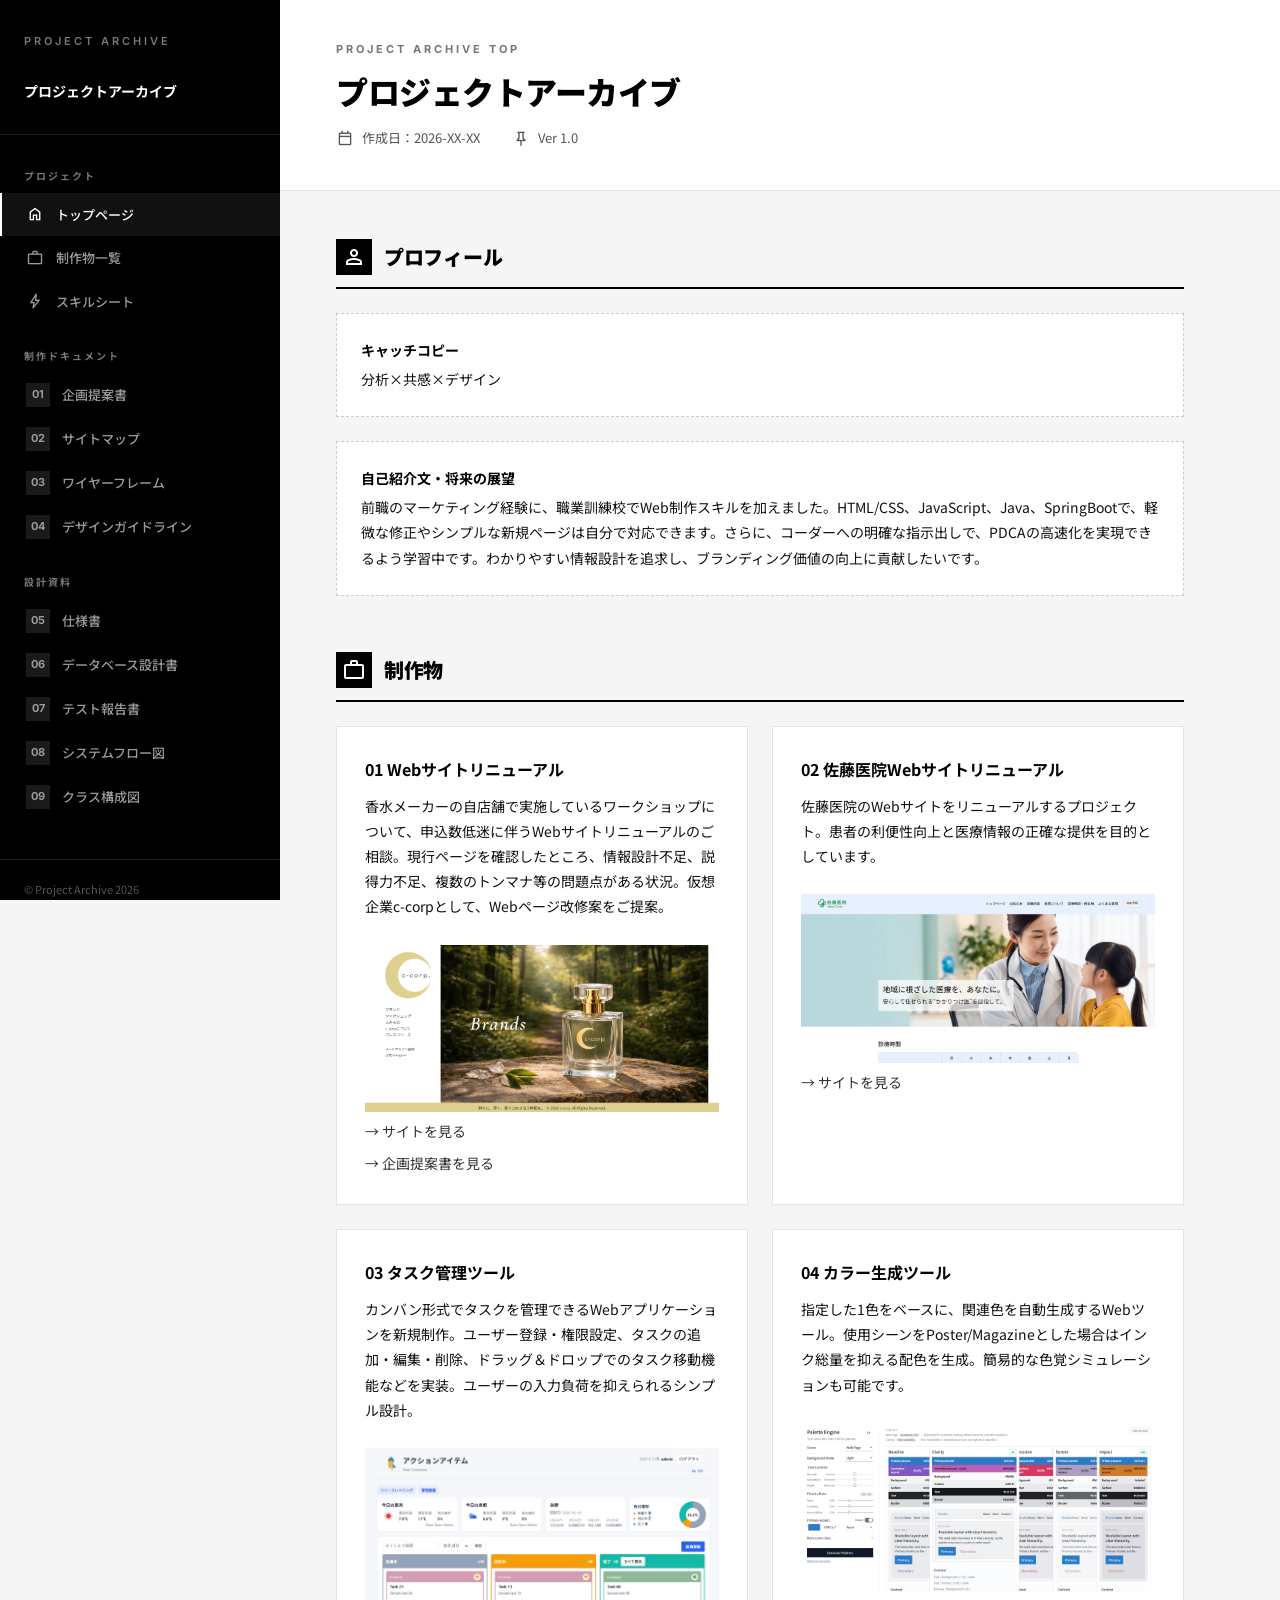
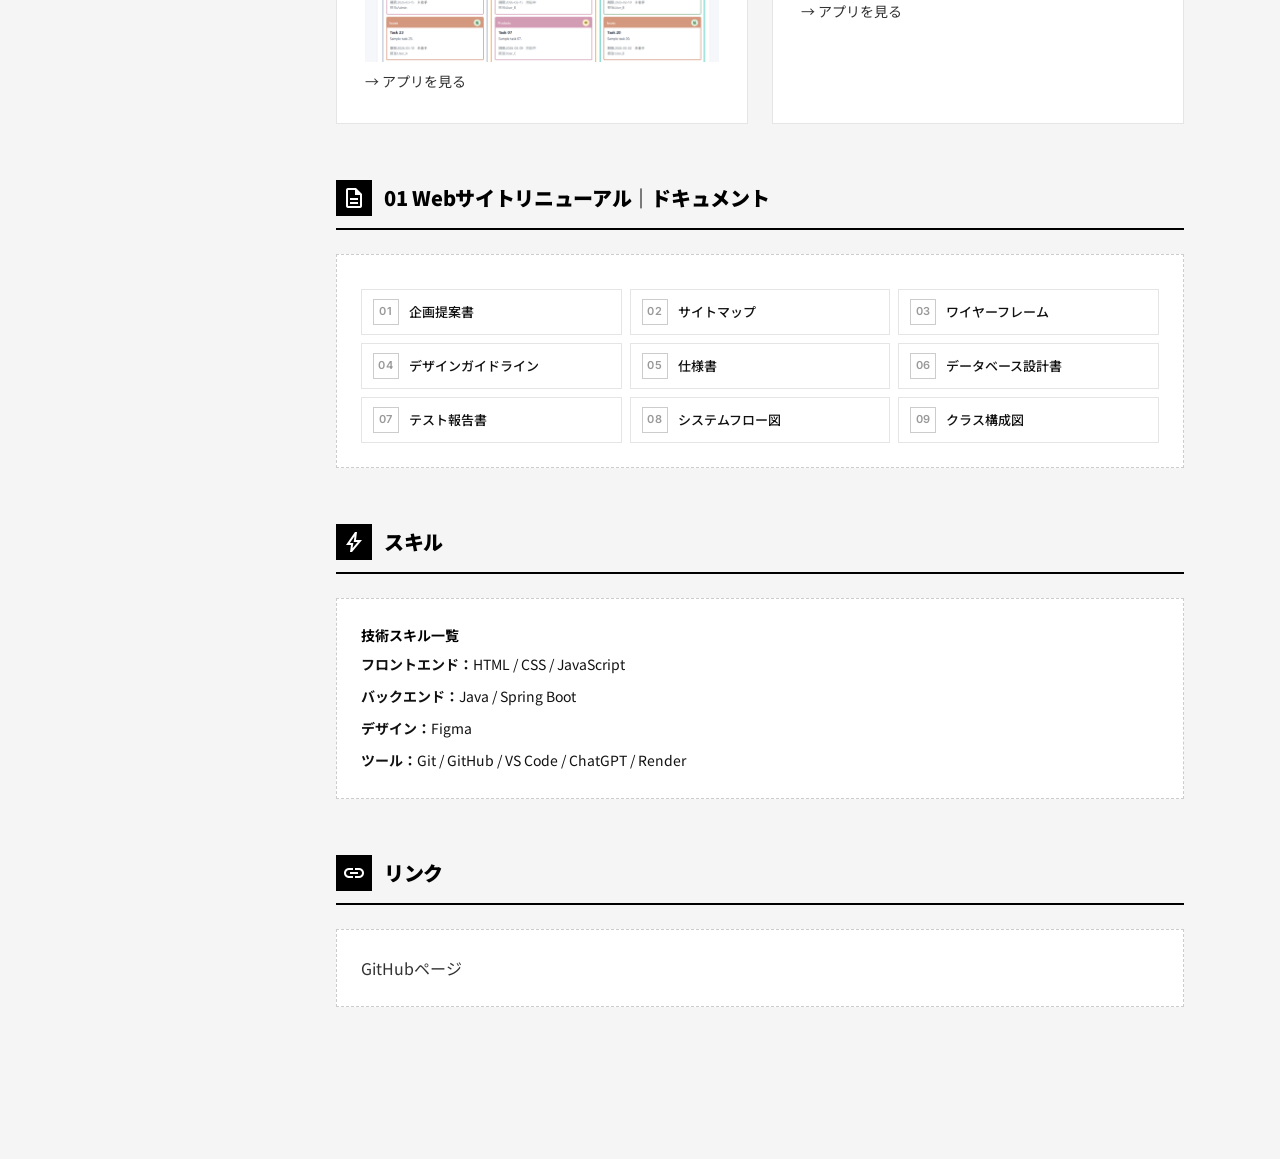
==== commit 00d08dce: "表現調整" ====
--- a/index.html
+++ b/index.html
@@ -115,8 +115,8 @@
             <div class="fill-label">技術スキル一覧</div>
             <p><strong>フロントエンド：</strong>HTML / CSS / JavaScript</p>
             <p><strong>バックエンド：</strong>Java / Spring Boot</p>
-            <p><strong>デザイン：</strong>Figma / UI/UXデザイン</p>
-            <p><strong>ツール：</strong>Git / GitHub / VS Code / ChatGPT</p>
+            <p><strong>デザイン：</strong>Figma</p>
+            <p><strong>ツール：</strong>Git / GitHub / VS Code / ChatGPT / Render</p>
           </div>
         </section>
 
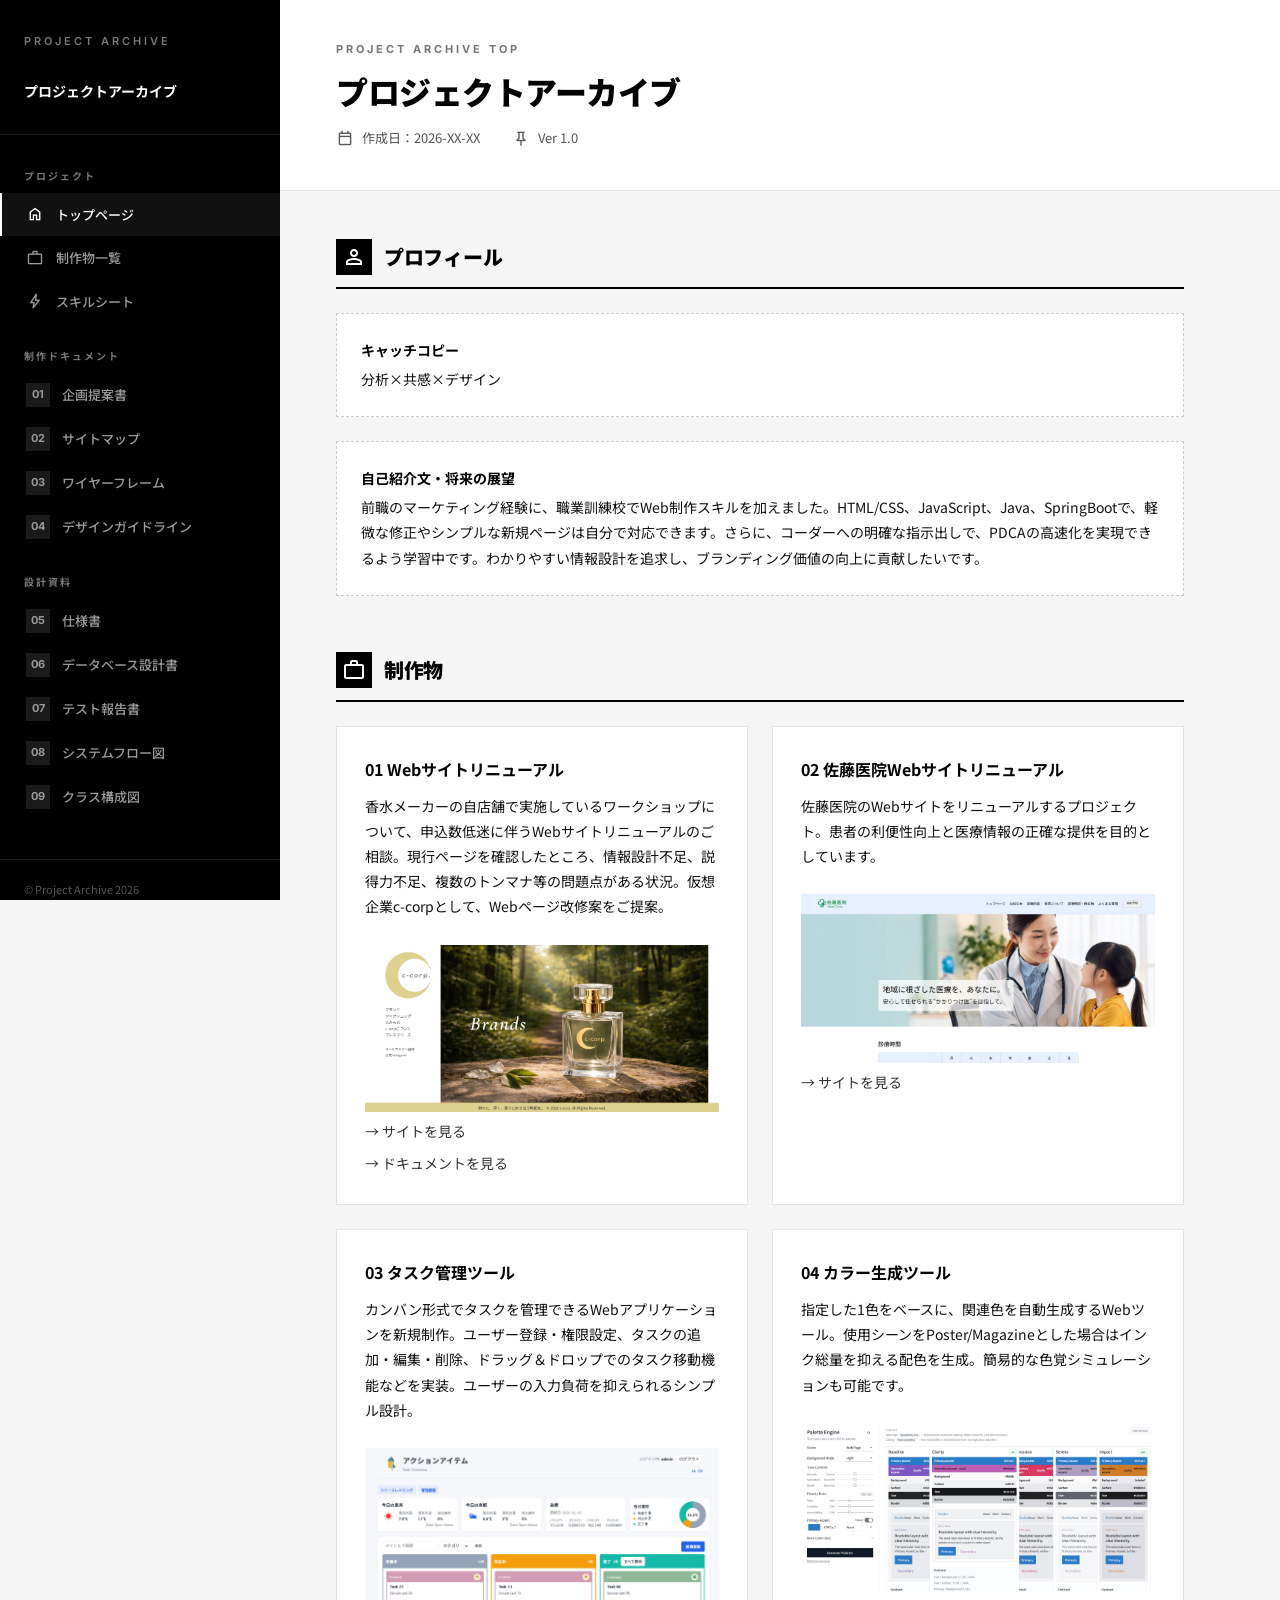
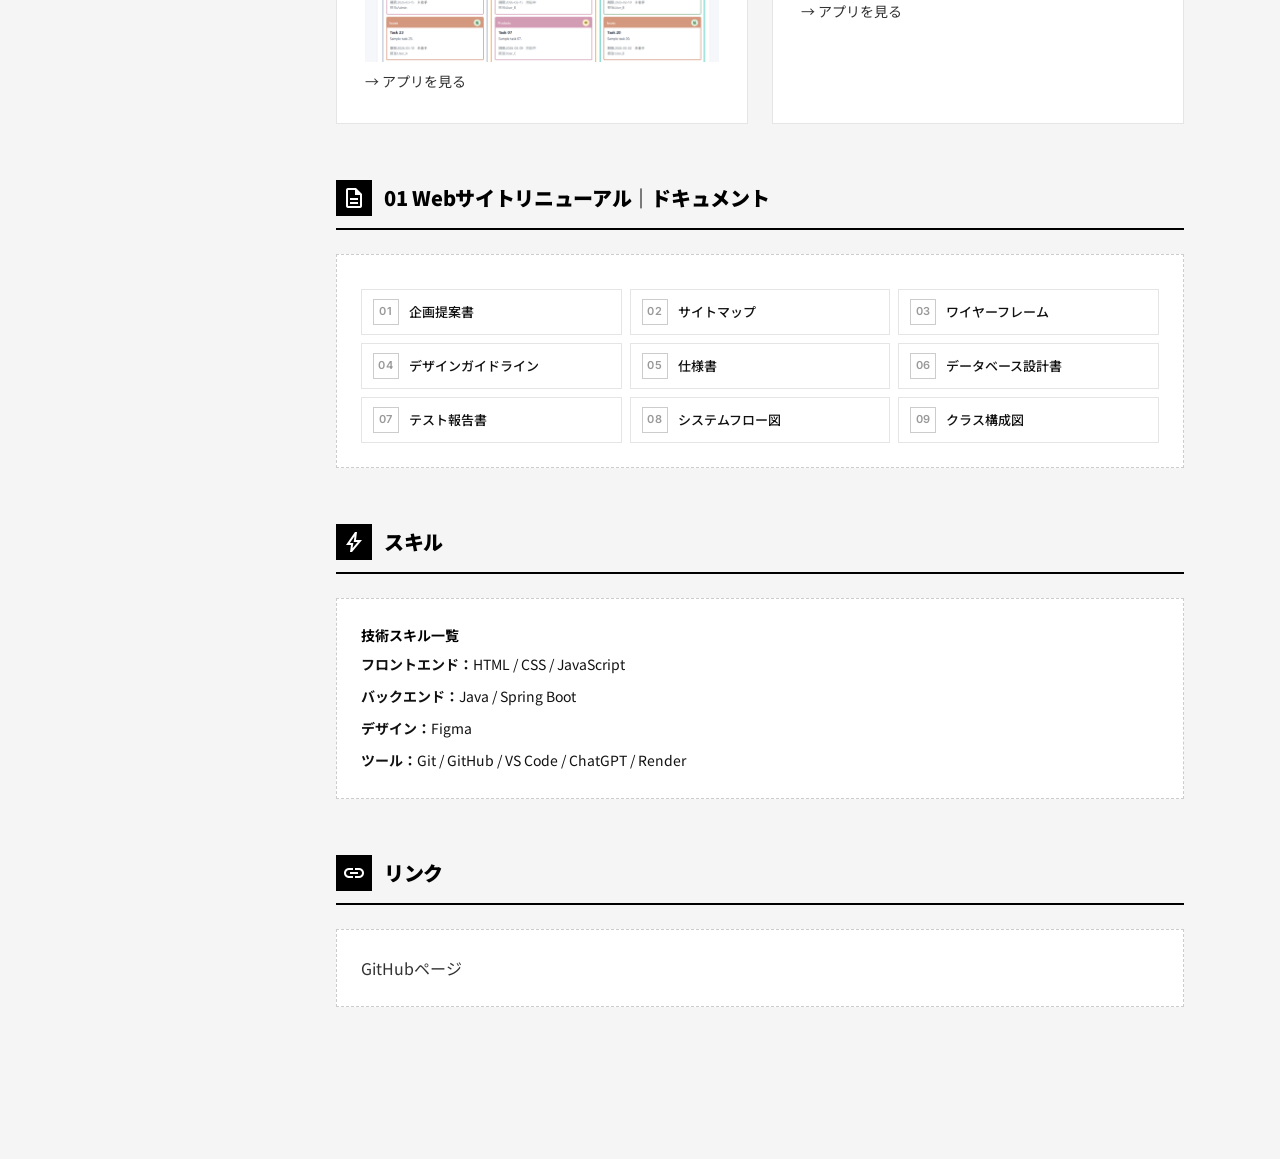
==== commit e2126a3e: "表現調整" ====
--- a/index.html
+++ b/index.html
@@ -58,7 +58,7 @@
               </p>
               <br><img src="image/SS_ccorp.png" alt="Webサイトイメージ">
               <p><a href="https://202510-aw-noguchi.github.io/perfume_202603/index.html">→ サイトを見る</a></p>
-              <p><a href="./docs/01-proposal.html">→ 企画提案書を見る</a></p>
+              <p><a href="#docs-01-renewal">→ ドキュメントを見る</a></p>
             </div>
             <div class="card">
               <div class="card-title">02 佐藤医院Webサイトリニューアル</div>
@@ -84,7 +84,7 @@
           </div>
         </section>
 
-        <section class="section">
+        <section class="section" id="docs-01-renewal">
           <h2 class="section-title"><span class="section-icon"><span
                 class="material-symbols-outlined">description</span></span> 01 Webサイトリニューアル｜ドキュメント</h2>
           <div class="fill-block">
@@ -135,4 +135,4 @@
   <script src="js/main.js"></script>
 </body>
 
-</html>+</html>
